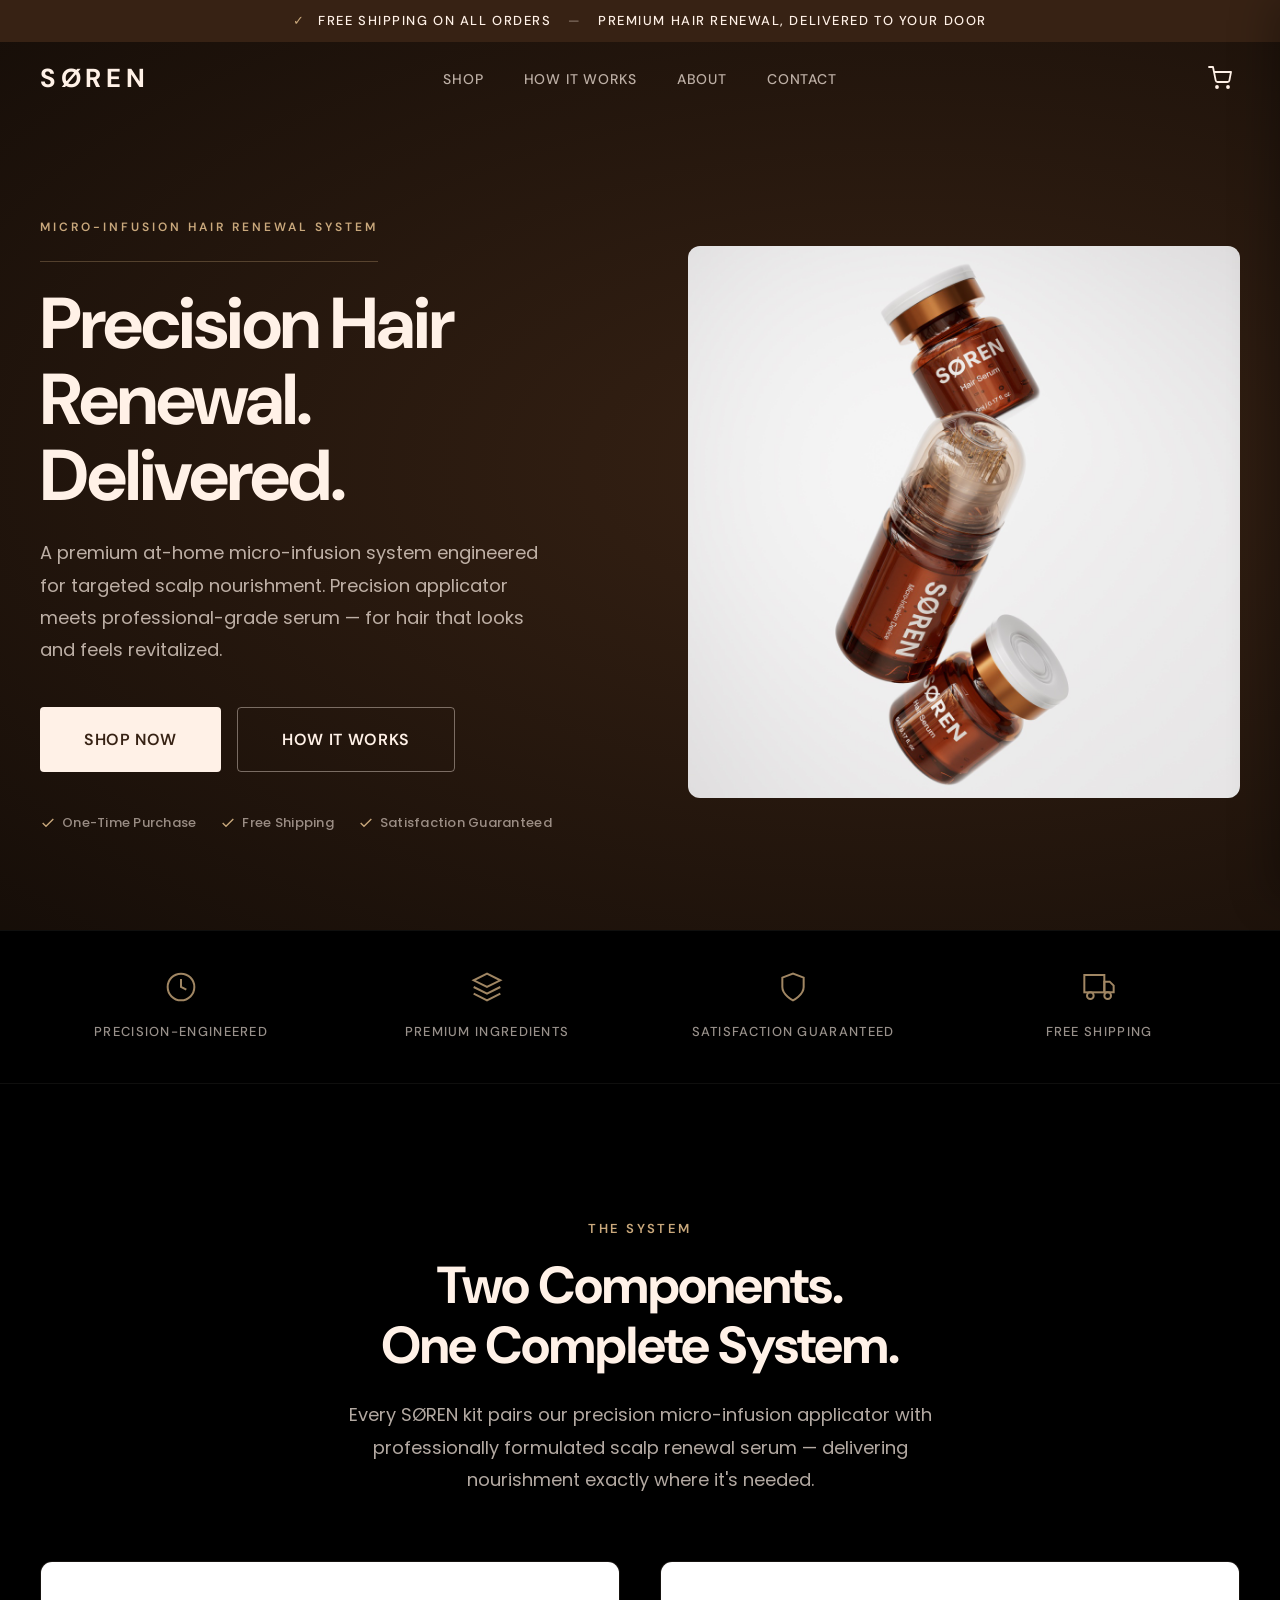
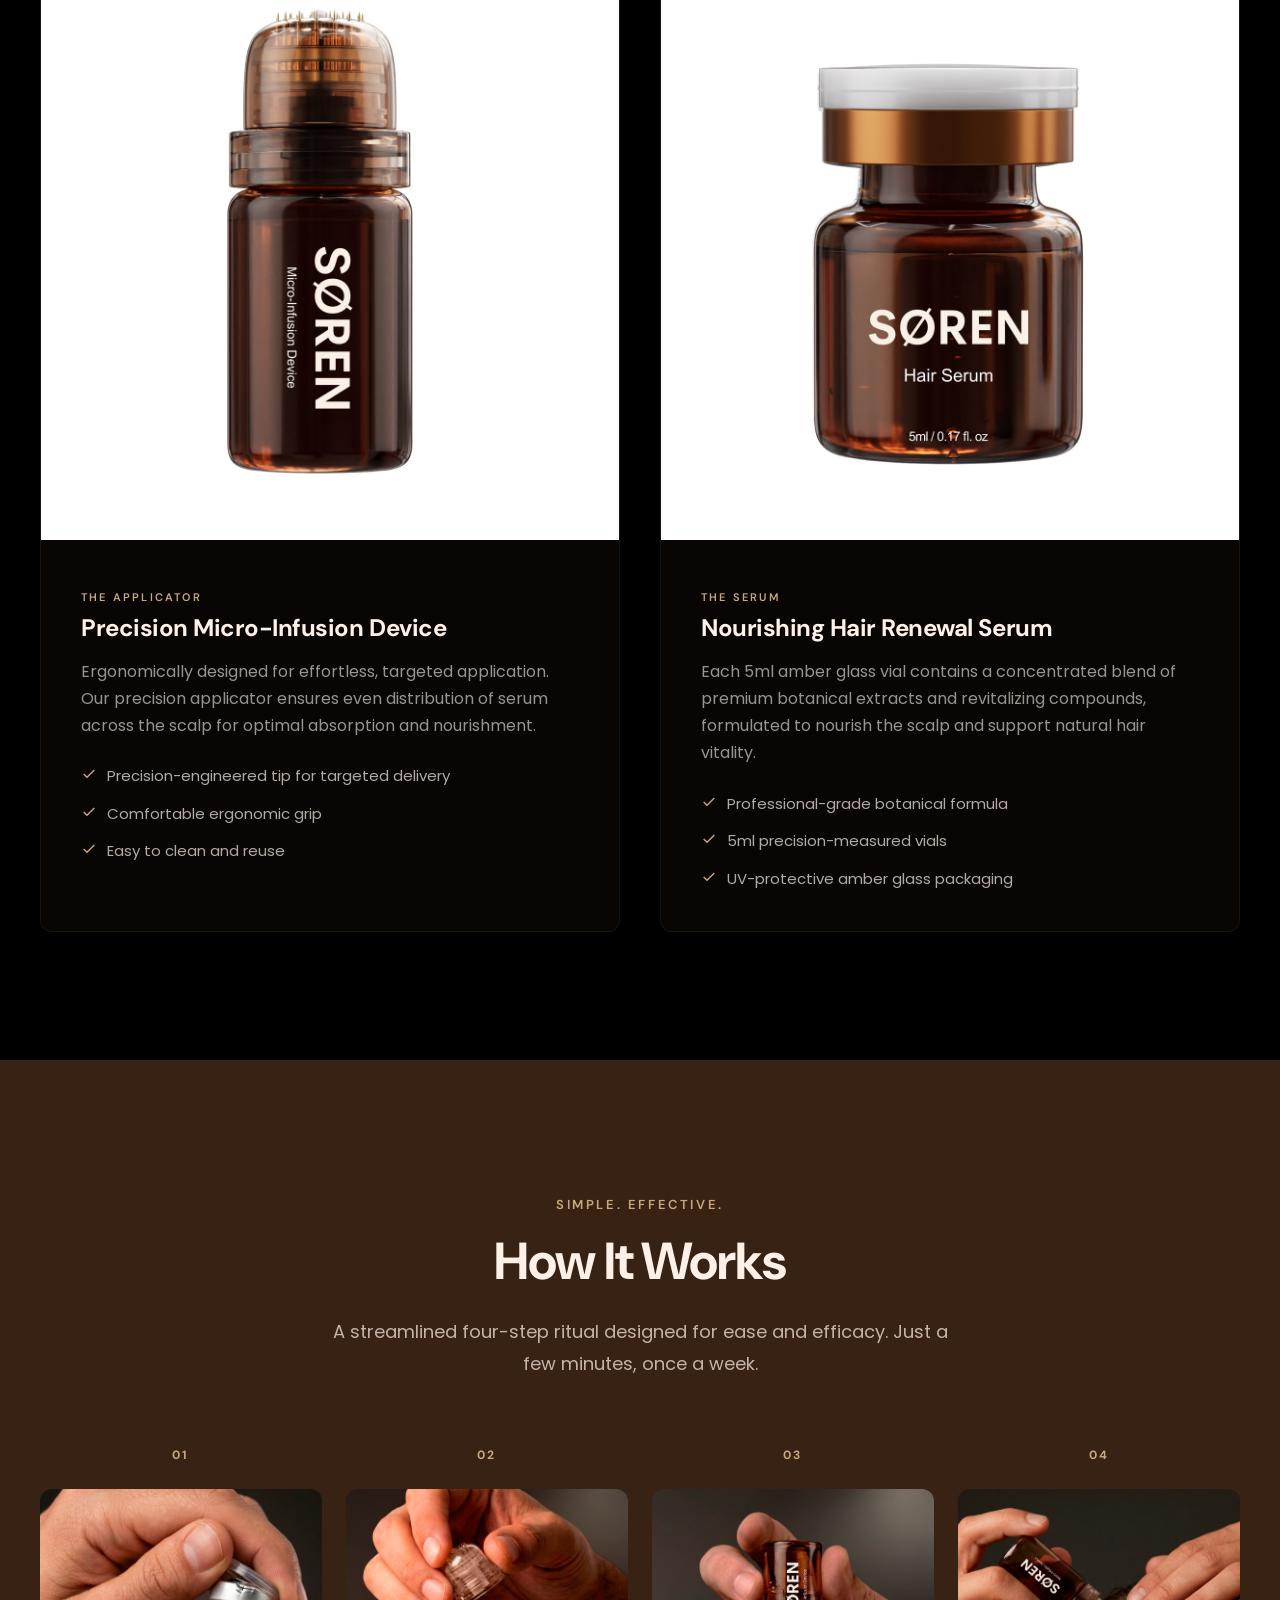
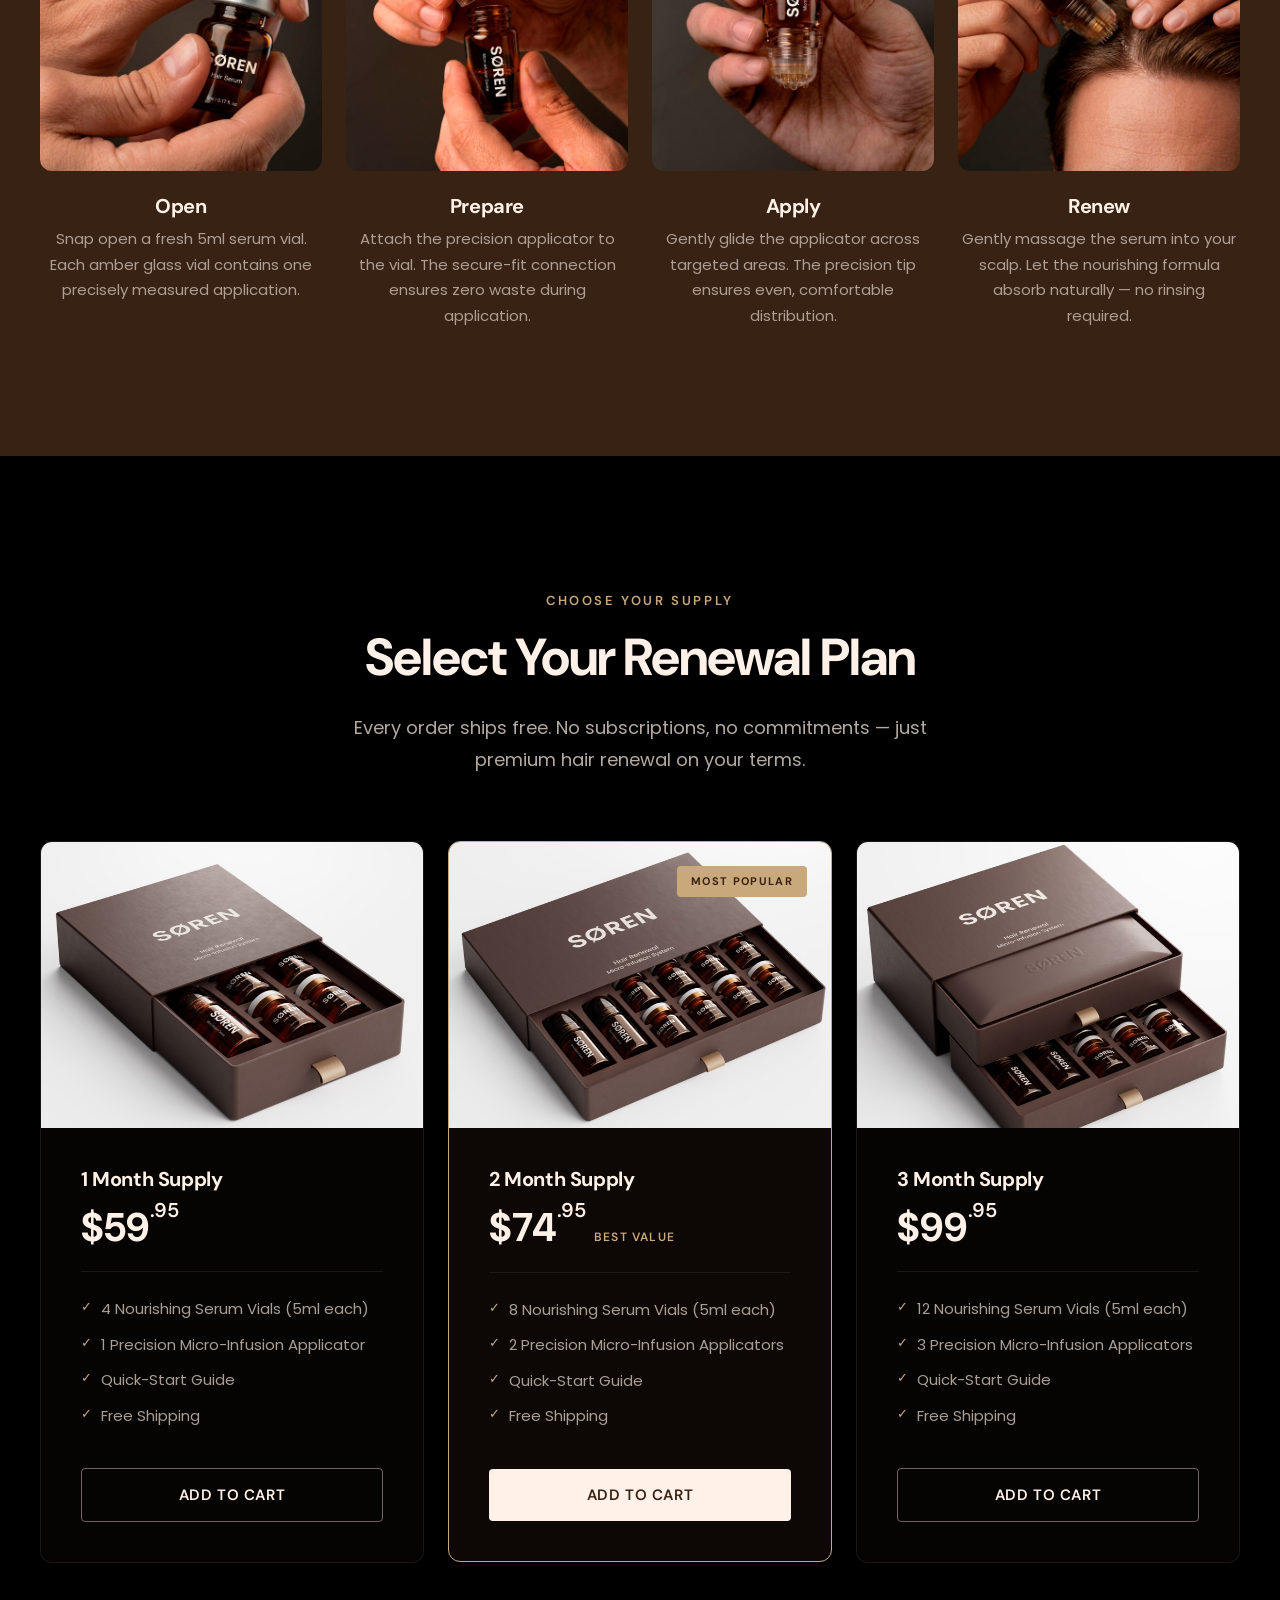
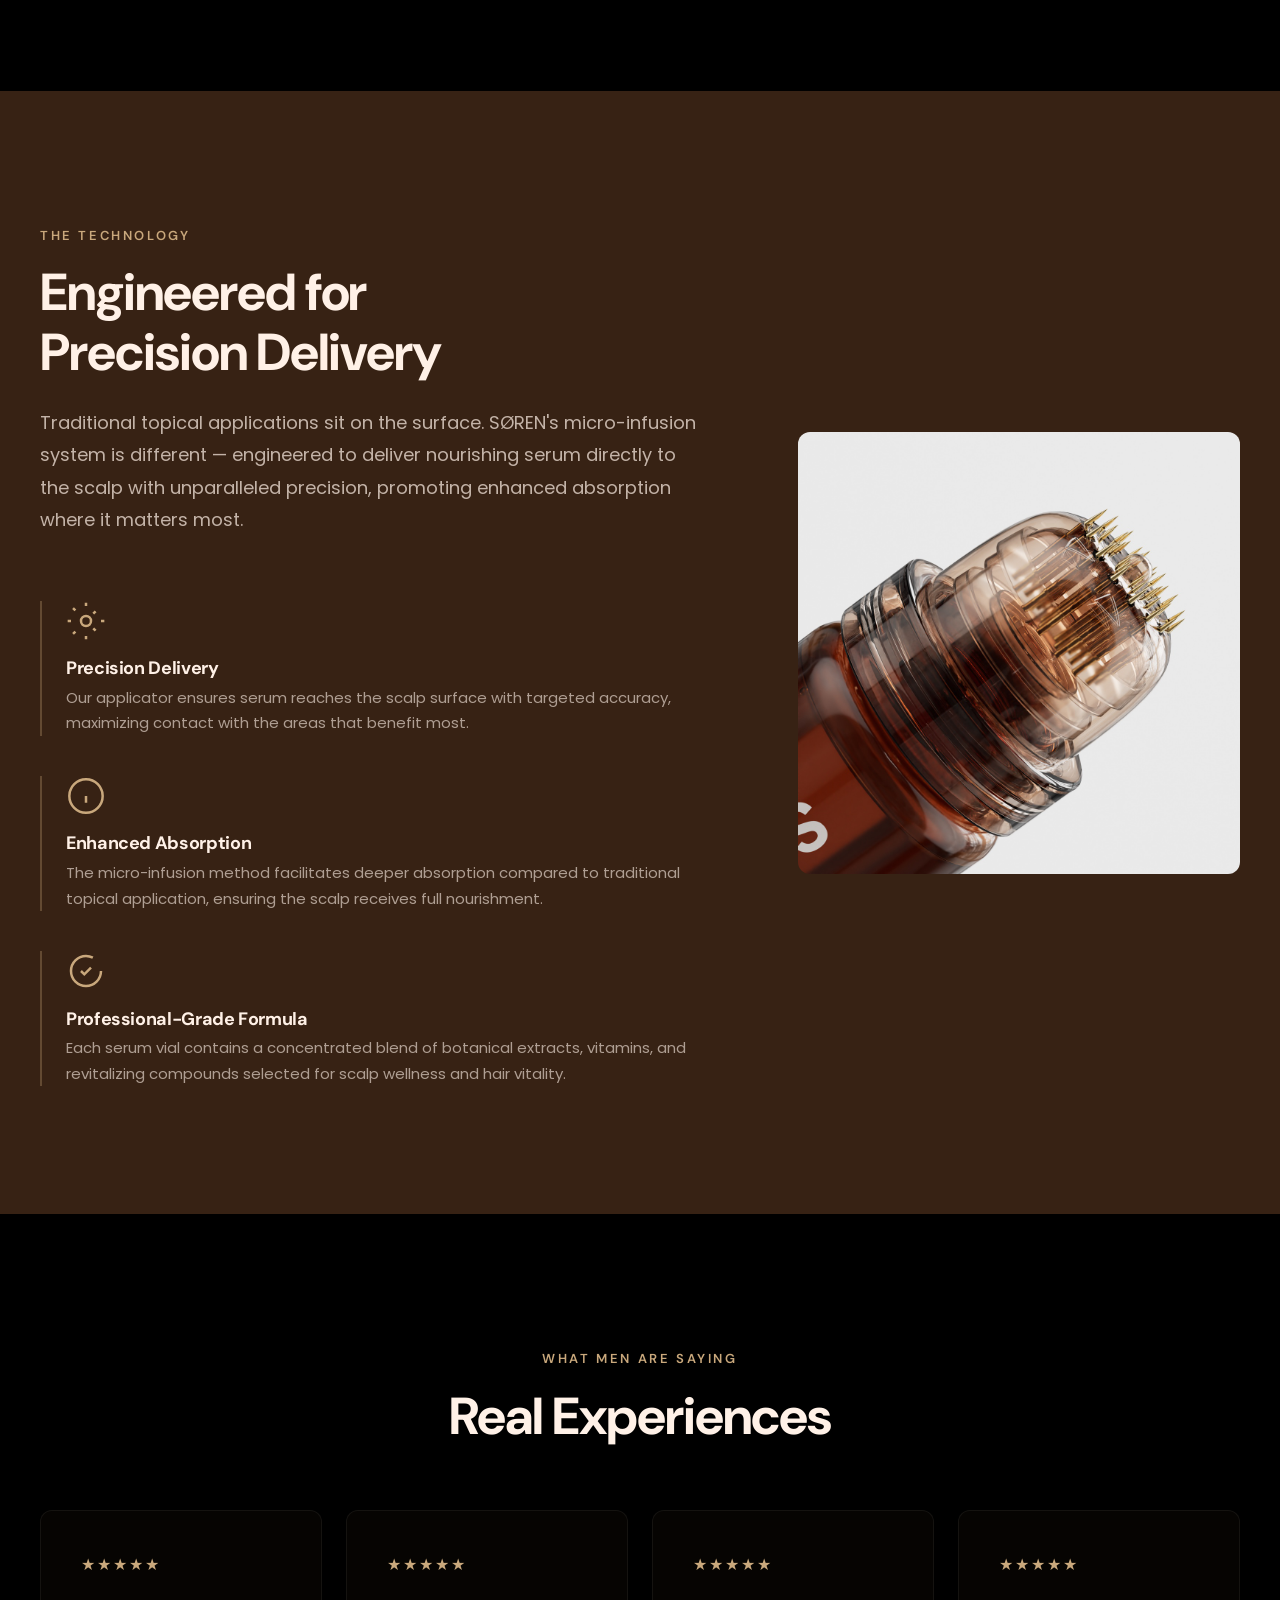
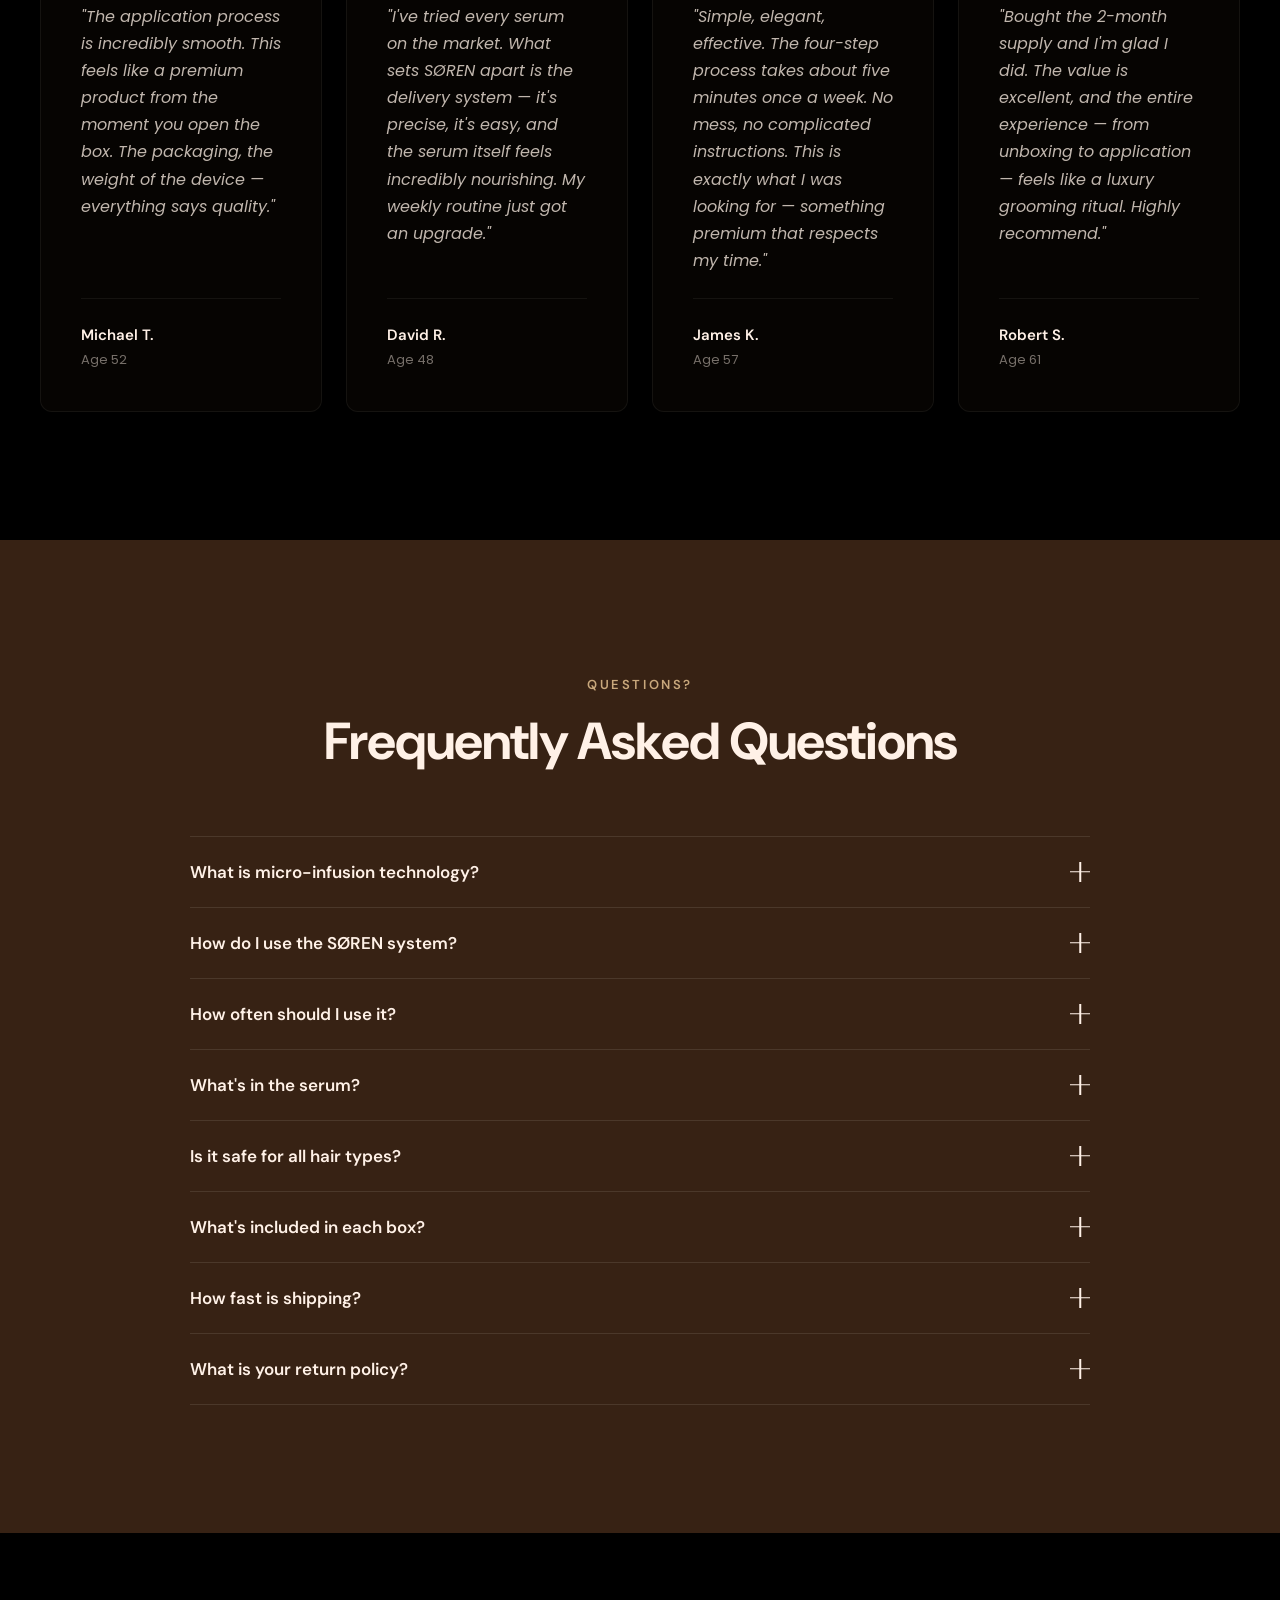
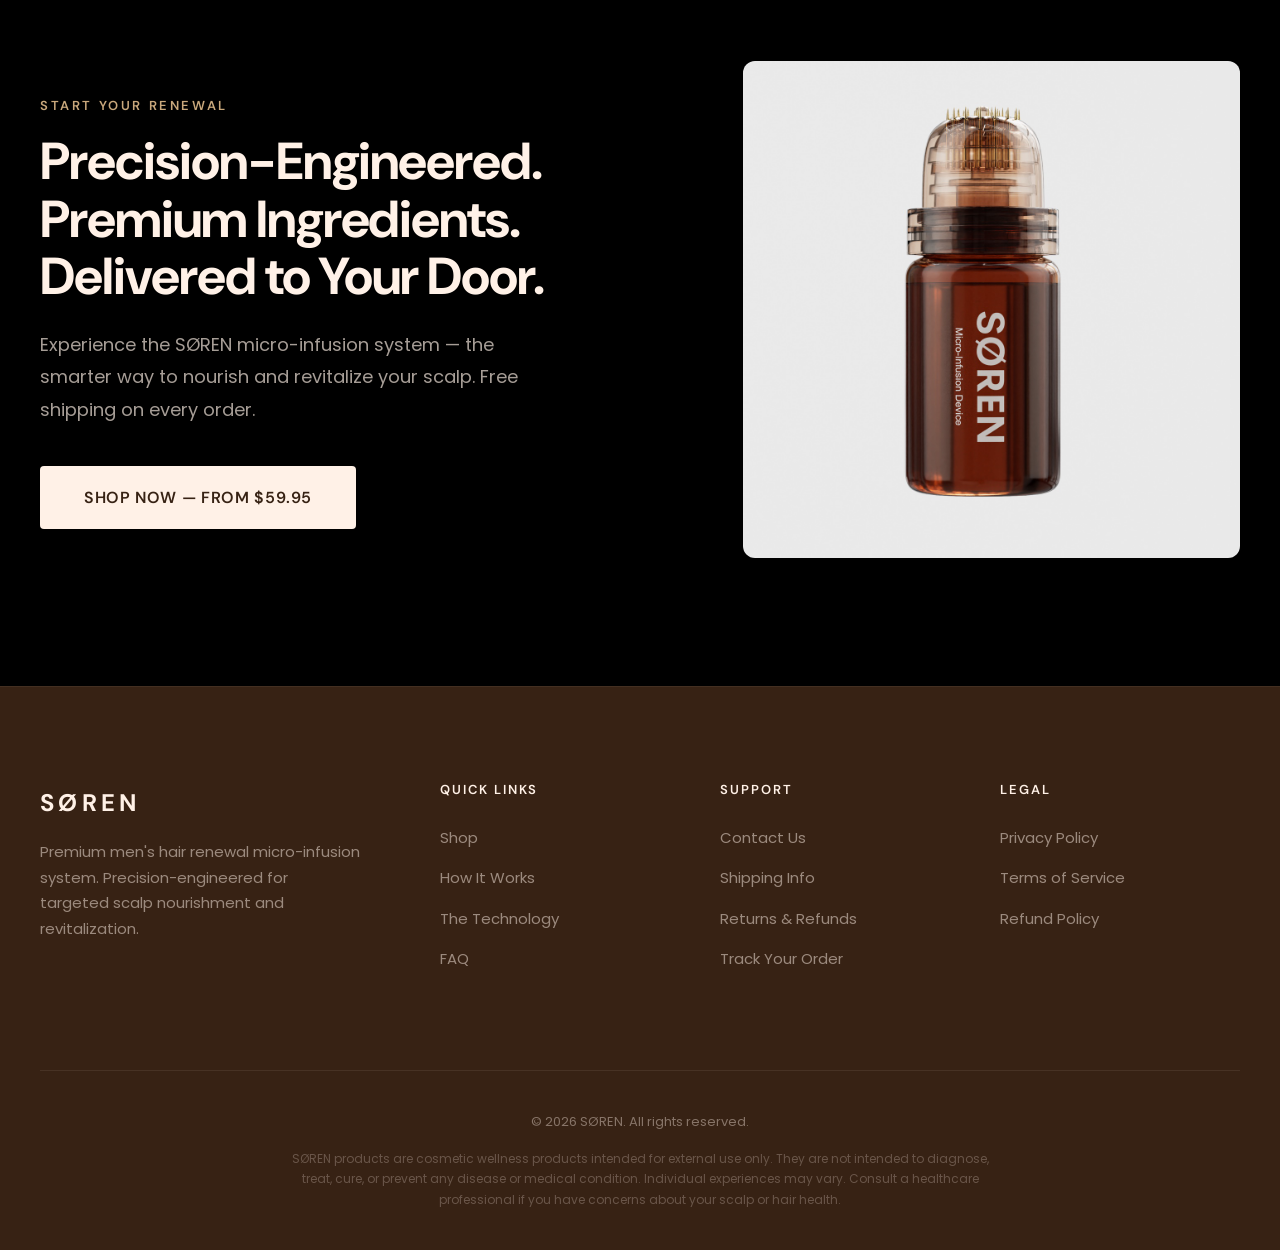
==== index.html @ f1ef7c64 "SØREN ecommerce homepage - initial build" ====
<!DOCTYPE html>
<html lang="en">
<head>
  <meta charset="UTF-8">
  <meta name="viewport" content="width=device-width, initial-scale=1.0">
  <meta name="description" content="SØREN — Premium men's hair renewal micro-infusion system. Precision-engineered for scalp nourishment and revitalization.">
  <title>SØREN — Precision Hair Renewal System</title>

  <!-- Preconnect for performance -->
  <link rel="preconnect" href="https://fonts.googleapis.com">
  <link rel="preconnect" href="https://fonts.gstatic.com" crossorigin>
  <link href="https://fonts.googleapis.com/css2?family=DM+Sans:ital,opsz,wght@0,9..40,300;0,9..40,400;0,9..40,500;0,9..40,600;0,9..40,700;1,9..40,400&family=Poppins:wght@300;400;500;600&display=swap" rel="stylesheet">

  <link rel="stylesheet" href="styles.css">
</head>
<body>

  <!-- ============================================
       SECTION: Announcement Bar
       Shopify Section: announcement-bar
  ============================================= -->
  <div id="announcement-bar" class="announcement-bar" role="banner">
    <div class="announcement-bar__inner">
      <p class="announcement-bar__text">
        <span class="announcement-bar__icon">&#10003;</span>
        Free Shipping on All Orders
        <span class="announcement-bar__separator">&mdash;</span>
        Premium Hair Renewal, Delivered to Your Door
      </p>
    </div>
  </div>

  <!-- ============================================
       SECTION: Navigation
       Shopify Section: header
  ============================================= -->
  <header id="header" class="header">
    <nav class="nav" aria-label="Main navigation">
      <div class="nav__inner container">
        <!-- Logo -->
        <a href="/" class="nav__logo" aria-label="SØREN Home">SØREN</a>

        <!-- Mobile Toggle -->
        <button class="nav__toggle" id="nav-toggle" aria-label="Toggle menu" aria-expanded="false">
          <span class="nav__toggle-bar"></span>
          <span class="nav__toggle-bar"></span>
          <span class="nav__toggle-bar"></span>
        </button>

        <!-- Nav Links -->
        <ul class="nav__links" id="nav-links">
          <li><a href="#shop" class="nav__link">Shop</a></li>
          <li><a href="#how-it-works" class="nav__link">How It Works</a></li>
          <li><a href="#science" class="nav__link">About</a></li>
          <li><a href="contact.html" class="nav__link">Contact</a></li>
        </ul>

        <!-- CTA -->
        <button class="cart-icon-btn" id="cart-icon-btn" aria-label="Open cart">
          <svg width="24" height="24" viewBox="0 0 24 24" fill="none" stroke="currentColor" stroke-width="1.8" stroke-linecap="round" stroke-linejoin="round"><circle cx="9" cy="21" r="1"/><circle cx="20" cy="21" r="1"/><path d="M1 1h4l2.68 13.39a2 2 0 0 0 2 1.61h9.72a2 2 0 0 0 2-1.61L23 6H6"/></svg>
          <span class="cart-badge" id="cart-badge" style="display:none;">0</span>
        </button>
      </div>
    </nav>
  </header>

  <main>

    <!-- ============================================
         SECTION: Hero
         Shopify Section: hero-banner
    ============================================= -->
    <section id="hero" class="hero">
      <div class="hero__bg-overlay"></div>
      <div class="hero__inner container">
        <div class="hero__content reveal">
          <span class="hero__eyebrow">Micro-Infusion Hair Renewal System</span>
          <h1 class="hero__title">Precision Hair<br>Renewal. Delivered.</h1>
          <p class="hero__subtitle">A premium at-home micro-infusion system engineered for targeted scalp nourishment. Precision applicator meets professional-grade serum — for hair that looks and feels revitalized.</p>
          <div class="hero__actions">
            <a href="#shop" class="btn btn--primary btn--large">Shop Now</a>
            <a href="#how-it-works" class="btn btn--outline btn--large">How It Works</a>
          </div>
          <div class="hero__meta">
            <span class="hero__meta-item">
              <svg width="16" height="16" viewBox="0 0 24 24" fill="none" stroke="currentColor" stroke-width="2"><path d="M20 6L9 17l-5-5"/></svg>
              One-Time Purchase
            </span>
            <span class="hero__meta-item">
              <svg width="16" height="16" viewBox="0 0 24 24" fill="none" stroke="currentColor" stroke-width="2"><path d="M20 6L9 17l-5-5"/></svg>
              Free Shipping
            </span>
            <span class="hero__meta-item">
              <svg width="16" height="16" viewBox="0 0 24 24" fill="none" stroke="currentColor" stroke-width="2"><path d="M20 6L9 17l-5-5"/></svg>
              Satisfaction Guaranteed
            </span>
          </div>
        </div>
        <div class="hero__image reveal reveal--delay-1">
          <img src="assets/images/optimized/products/floating-kit.jpg" alt="SØREN Hair Renewal Micro-Infusion Kit — precision applicator and nourishing serum vials" width="700" height="700" loading="eager">
        </div>
      </div>
    </section>

    <!-- ============================================
         SECTION: Trust Bar
         Shopify Section: trust-bar
    ============================================= -->
    <section class="trust-bar">
      <div class="trust-bar__inner container">
        <div class="trust-bar__item reveal">
          <div class="trust-bar__icon">
            <svg width="32" height="32" viewBox="0 0 24 24" fill="none" stroke="currentColor" stroke-width="1.5"><circle cx="12" cy="12" r="10"/><path d="M12 6v6l4 2"/></svg>
          </div>
          <span class="trust-bar__label">Precision-Engineered</span>
        </div>
        <div class="trust-bar__item reveal reveal--delay-1">
          <div class="trust-bar__icon">
            <svg width="32" height="32" viewBox="0 0 24 24" fill="none" stroke="currentColor" stroke-width="1.5"><path d="M12 2L2 7l10 5 10-5-10-5z"/><path d="M2 17l10 5 10-5"/><path d="M2 12l10 5 10-5"/></svg>
          </div>
          <span class="trust-bar__label">Premium Ingredients</span>
        </div>
        <div class="trust-bar__item reveal reveal--delay-2">
          <div class="trust-bar__icon">
            <svg width="32" height="32" viewBox="0 0 24 24" fill="none" stroke="currentColor" stroke-width="1.5"><path d="M12 22s8-4 8-10V5l-8-3-8 3v7c0 6 8 10 8 10z"/></svg>
          </div>
          <span class="trust-bar__label">Satisfaction Guaranteed</span>
        </div>
        <div class="trust-bar__item reveal reveal--delay-3">
          <div class="trust-bar__icon">
            <svg width="32" height="32" viewBox="0 0 24 24" fill="none" stroke="currentColor" stroke-width="1.5"><rect x="1" y="3" width="15" height="13"/><polygon points="16 8 20 8 23 11 23 16 16 16 16 8"/><circle cx="5.5" cy="18.5" r="2.5"/><circle cx="18.5" cy="18.5" r="2.5"/></svg>
          </div>
          <span class="trust-bar__label">Free Shipping</span>
        </div>
      </div>
    </section>

    <!-- ============================================
         SECTION: Product Showcase
         Shopify Section: product-showcase
    ============================================= -->
    <section id="products" class="product-showcase">
      <div class="product-showcase__inner container">
        <div class="section-header reveal">
          <span class="section-eyebrow">The System</span>
          <h2 class="section-title">Two Components.<br>One Complete System.</h2>
          <p class="section-subtitle">Every SØREN kit pairs our precision micro-infusion applicator with professionally formulated scalp renewal serum — delivering nourishment exactly where it's needed.</p>
        </div>

        <div class="product-showcase__grid">
          <!-- Device -->
          <div class="product-card reveal">
            <div class="product-card__image-wrap">
              <img src="assets/images/optimized/products/device.jpg" alt="SØREN Precision Micro-Infusion Applicator" width="600" height="600" loading="lazy">
            </div>
            <div class="product-card__content">
              <span class="product-card__tag">The Applicator</span>
              <h3 class="product-card__title">Precision Micro-Infusion Device</h3>
              <p class="product-card__desc">Ergonomically designed for effortless, targeted application. Our precision applicator ensures even distribution of serum across the scalp for optimal absorption and nourishment.</p>
              <ul class="product-card__features">
                <li>
                  <svg width="16" height="16" viewBox="0 0 24 24" fill="none" stroke="currentColor" stroke-width="2"><path d="M20 6L9 17l-5-5"/></svg>
                  Precision-engineered tip for targeted delivery
                </li>
                <li>
                  <svg width="16" height="16" viewBox="0 0 24 24" fill="none" stroke="currentColor" stroke-width="2"><path d="M20 6L9 17l-5-5"/></svg>
                  Comfortable ergonomic grip
                </li>
                <li>
                  <svg width="16" height="16" viewBox="0 0 24 24" fill="none" stroke="currentColor" stroke-width="2"><path d="M20 6L9 17l-5-5"/></svg>
                  Easy to clean and reuse
                </li>
              </ul>
            </div>
          </div>

          <!-- Serum -->
          <div class="product-card reveal reveal--delay-1">
            <div class="product-card__image-wrap">
              <img src="assets/images/optimized/products/serum-vial.jpg" alt="SØREN Nourishing Hair Renewal Serum — 5ml amber glass vial" width="600" height="600" loading="lazy">
            </div>
            <div class="product-card__content">
              <span class="product-card__tag">The Serum</span>
              <h3 class="product-card__title">Nourishing Hair Renewal Serum</h3>
              <p class="product-card__desc">Each 5ml amber glass vial contains a concentrated blend of premium botanical extracts and revitalizing compounds, formulated to nourish the scalp and support natural hair vitality.</p>
              <ul class="product-card__features">
                <li>
                  <svg width="16" height="16" viewBox="0 0 24 24" fill="none" stroke="currentColor" stroke-width="2"><path d="M20 6L9 17l-5-5"/></svg>
                  Professional-grade botanical formula
                </li>
                <li>
                  <svg width="16" height="16" viewBox="0 0 24 24" fill="none" stroke="currentColor" stroke-width="2"><path d="M20 6L9 17l-5-5"/></svg>
                  5ml precision-measured vials
                </li>
                <li>
                  <svg width="16" height="16" viewBox="0 0 24 24" fill="none" stroke="currentColor" stroke-width="2"><path d="M20 6L9 17l-5-5"/></svg>
                  UV-protective amber glass packaging
                </li>
              </ul>
            </div>
          </div>
        </div>
      </div>
    </section>

    <!-- ============================================
         SECTION: How It Works
         Shopify Section: how-it-works
    ============================================= -->
    <section id="how-it-works" class="how-it-works">
      <div class="how-it-works__inner container">
        <div class="section-header reveal">
          <span class="section-eyebrow">Simple. Effective.</span>
          <h2 class="section-title">How It Works</h2>
          <p class="section-subtitle">A streamlined four-step ritual designed for ease and efficacy. Just a few minutes, once a week.</p>
        </div>

        <div class="steps-grid">
          <div class="step-card reveal">
            <div class="step-card__number">01</div>
            <div class="step-card__image-wrap">
              <img src="assets/images/optimized/steps/step-1.jpg" alt="Step 1: Open the serum vial" width="400" height="400" loading="lazy">
            </div>
            <h3 class="step-card__title">Open</h3>
            <p class="step-card__desc">Snap open a fresh 5ml serum vial. Each amber glass vial contains one precisely measured application.</p>
          </div>

          <div class="step-card reveal reveal--delay-1">
            <div class="step-card__number">02</div>
            <div class="step-card__image-wrap">
              <img src="assets/images/optimized/steps/step-3.jpg" alt="Step 2: Attach the device to the serum vial" width="400" height="400" loading="lazy">
            </div>
            <h3 class="step-card__title">Prepare</h3>
            <p class="step-card__desc">Attach the precision applicator to the vial. The secure-fit connection ensures zero waste during application.</p>
          </div>

          <div class="step-card reveal reveal--delay-2">
            <div class="step-card__number">03</div>
            <div class="step-card__image-wrap">
              <img src="assets/images/optimized/steps/step-5.jpg" alt="Step 3: Device primed and ready to apply" width="400" height="400" loading="lazy">
            </div>
            <h3 class="step-card__title">Apply</h3>
            <p class="step-card__desc">Gently glide the applicator across targeted areas. The precision tip ensures even, comfortable distribution.</p>
          </div>

          <div class="step-card reveal reveal--delay-3">
            <div class="step-card__number">04</div>
            <div class="step-card__image-wrap">
              <img src="assets/images/optimized/steps/step-6.jpg" alt="Step 4: Massage and let the serum nourish the scalp" width="400" height="400" loading="lazy">
            </div>
            <h3 class="step-card__title">Renew</h3>
            <p class="step-card__desc">Gently massage the serum into your scalp. Let the nourishing formula absorb naturally — no rinsing required.</p>
          </div>
        </div>
      </div>
    </section>

    <!-- ============================================
         SECTION: Shop / Pricing
         Shopify Section: pricing-cards
    ============================================= -->
    <section id="shop" class="pricing">
      <div class="pricing__inner container">
        <div class="section-header reveal">
          <span class="section-eyebrow">Choose Your Supply</span>
          <h2 class="section-title">Select Your Renewal Plan</h2>
          <p class="section-subtitle">Every order ships free. No subscriptions, no commitments — just premium hair renewal on your terms.</p>
        </div>

        <div class="pricing__grid">
          <!-- 1 Month -->
          <div class="pricing-card reveal" data-product-id="soren-1-month" data-price="59.95" data-variant="1-month-supply">
            <div class="pricing-card__image-wrap">
              <img src="assets/images/optimized/boxes/4-renewal.jpg" alt="SØREN 1 Month Supply — 4 serum vials and 1 precision applicator" width="500" height="500" loading="lazy">
            </div>
            <div class="pricing-card__content">
              <h3 class="pricing-card__title">1 Month Supply</h3>
              <div class="pricing-card__price">
                <span class="pricing-card__amount">$59<sup>.95</sup></span>
              </div>
              <ul class="pricing-card__includes">
                <li>4 Nourishing Serum Vials (5ml each)</li>
                <li>1 Precision Micro-Infusion Applicator</li>
                <li>Quick-Start Guide</li>
                <li>Free Shipping</li>
              </ul>
              <button class="btn btn--secondary btn--full pricing-card__cta" data-action="add-to-cart" data-variant="1-month-supply">Add to Cart</button>
            </div>
          </div>

          <!-- 2 Month — FEATURED -->
          <div class="pricing-card pricing-card--featured reveal reveal--delay-1" data-product-id="soren-2-month" data-price="74.95" data-variant="2-month-supply">
            <div class="pricing-card__badge">Most Popular</div>
            <div class="pricing-card__image-wrap">
              <img src="assets/images/optimized/boxes/8-renewal.jpg" alt="SØREN 2 Month Supply — 8 serum vials and 2 precision applicators" width="500" height="500" loading="lazy">
            </div>
            <div class="pricing-card__content">
              <h3 class="pricing-card__title">2 Month Supply</h3>
              <div class="pricing-card__price">
                <span class="pricing-card__amount">$74<sup>.95</sup></span>
                <span class="pricing-card__savings">Best Value</span>
              </div>
              <ul class="pricing-card__includes">
                <li>8 Nourishing Serum Vials (5ml each)</li>
                <li>2 Precision Micro-Infusion Applicators</li>
                <li>Quick-Start Guide</li>
                <li>Free Shipping</li>
              </ul>
              <button class="btn btn--primary btn--full pricing-card__cta" data-action="add-to-cart" data-variant="2-month-supply">Add to Cart</button>
            </div>
          </div>

          <!-- 3 Month -->
          <div class="pricing-card reveal reveal--delay-2" data-product-id="soren-3-month" data-price="99.95" data-variant="3-month-supply">
            <div class="pricing-card__image-wrap">
              <img src="assets/images/optimized/boxes/12-renewal.jpg" alt="SØREN 3 Month Supply — 12 serum vials and 3 precision applicators" width="500" height="500" loading="lazy">
            </div>
            <div class="pricing-card__content">
              <h3 class="pricing-card__title">3 Month Supply</h3>
              <div class="pricing-card__price">
                <span class="pricing-card__amount">$99<sup>.95</sup></span>
              </div>
              <ul class="pricing-card__includes">
                <li>12 Nourishing Serum Vials (5ml each)</li>
                <li>3 Precision Micro-Infusion Applicators</li>
                <li>Quick-Start Guide</li>
                <li>Free Shipping</li>
              </ul>
              <button class="btn btn--secondary btn--full pricing-card__cta" data-action="add-to-cart" data-variant="3-month-supply">Add to Cart</button>
            </div>
          </div>
        </div>
      </div>
    </section>

    <!-- ============================================
         SECTION: The Science
         Shopify Section: science-info
    ============================================= -->
    <section id="science" class="science">
      <div class="science__inner container">
        <div class="science__content reveal">
          <span class="section-eyebrow">The Technology</span>
          <h2 class="section-title">Engineered for<br>Precision Delivery</h2>
          <p class="science__text">Traditional topical applications sit on the surface. SØREN's micro-infusion system is different — engineered to deliver nourishing serum directly to the scalp with unparalleled precision, promoting enhanced absorption where it matters most.</p>

          <div class="science__pillars">
            <div class="science__pillar">
              <div class="science__pillar-icon">
                <svg width="40" height="40" viewBox="0 0 24 24" fill="none" stroke="currentColor" stroke-width="1.5"><circle cx="12" cy="12" r="3"/><path d="M12 1v2M12 21v2M4.22 4.22l1.42 1.42M16.36 16.36l1.42 1.42M1 12h2M21 12h2M4.22 19.78l1.42-1.42M16.36 7.64l1.42-1.42"/></svg>
              </div>
              <h4>Precision Delivery</h4>
              <p>Our applicator ensures serum reaches the scalp surface with targeted accuracy, maximizing contact with the areas that benefit most.</p>
            </div>
            <div class="science__pillar">
              <div class="science__pillar-icon">
                <svg width="40" height="40" viewBox="0 0 24 24" fill="none" stroke="currentColor" stroke-width="1.5"><path d="M12 22c5.523 0 10-4.477 10-10S17.523 2 12 2 2 6.477 2 12s4.477 10 10 10z"/><path d="M12 16v-4M12 8h.01"/></svg>
              </div>
              <h4>Enhanced Absorption</h4>
              <p>The micro-infusion method facilitates deeper absorption compared to traditional topical application, ensuring the scalp receives full nourishment.</p>
            </div>
            <div class="science__pillar">
              <div class="science__pillar-icon">
                <svg width="40" height="40" viewBox="0 0 24 24" fill="none" stroke="currentColor" stroke-width="1.5"><path d="M9 12l2 2 4-4"/><path d="M21 12c0 4.97-4.03 9-9 9s-9-4.03-9-9 4.03-9 9-9c1.48 0 2.88.36 4.11.99"/></svg>
              </div>
              <h4>Professional-Grade Formula</h4>
              <p>Each serum vial contains a concentrated blend of botanical extracts, vitamins, and revitalizing compounds selected for scalp wellness and hair vitality.</p>
            </div>
          </div>
        </div>
        <div class="science__image reveal reveal--delay-1">
          <img src="assets/images/optimized/products/device-closeup.jpg" alt="Close-up of SØREN precision micro-infusion applicator" width="600" height="600" loading="lazy">
        </div>
      </div>
    </section>

    <!-- ============================================
         SECTION: Testimonials
         Shopify Section: testimonials
    ============================================= -->
    <section id="testimonials" class="testimonials">
      <div class="testimonials__inner container">
        <div class="section-header reveal">
          <span class="section-eyebrow">What Men Are Saying</span>
          <h2 class="section-title">Real Experiences</h2>
        </div>

        <div class="testimonials__grid">
          <div class="testimonial-card reveal">
            <div class="testimonial-card__stars">&#9733;&#9733;&#9733;&#9733;&#9733;</div>
            <blockquote class="testimonial-card__quote">"The application process is incredibly smooth. This feels like a premium product from the moment you open the box. The packaging, the weight of the device — everything says quality."</blockquote>
            <div class="testimonial-card__author">
              <div class="testimonial-card__author-info">
                <span class="testimonial-card__name">Michael T.</span>
                <span class="testimonial-card__age">Age 52</span>
              </div>
            </div>
          </div>

          <div class="testimonial-card reveal reveal--delay-1">
            <div class="testimonial-card__stars">&#9733;&#9733;&#9733;&#9733;&#9733;</div>
            <blockquote class="testimonial-card__quote">"I've tried every serum on the market. What sets SØREN apart is the delivery system — it's precise, it's easy, and the serum itself feels incredibly nourishing. My weekly routine just got an upgrade."</blockquote>
            <div class="testimonial-card__author">
              <div class="testimonial-card__author-info">
                <span class="testimonial-card__name">David R.</span>
                <span class="testimonial-card__age">Age 48</span>
              </div>
            </div>
          </div>

          <div class="testimonial-card reveal reveal--delay-2">
            <div class="testimonial-card__stars">&#9733;&#9733;&#9733;&#9733;&#9733;</div>
            <blockquote class="testimonial-card__quote">"Simple, elegant, effective. The four-step process takes about five minutes once a week. No mess, no complicated instructions. This is exactly what I was looking for — something premium that respects my time."</blockquote>
            <div class="testimonial-card__author">
              <div class="testimonial-card__author-info">
                <span class="testimonial-card__name">James K.</span>
                <span class="testimonial-card__age">Age 57</span>
              </div>
            </div>
          </div>

          <div class="testimonial-card reveal reveal--delay-3">
            <div class="testimonial-card__stars">&#9733;&#9733;&#9733;&#9733;&#9733;</div>
            <blockquote class="testimonial-card__quote">"Bought the 2-month supply and I'm glad I did. The value is excellent, and the entire experience — from unboxing to application — feels like a luxury grooming ritual. Highly recommend."</blockquote>
            <div class="testimonial-card__author">
              <div class="testimonial-card__author-info">
                <span class="testimonial-card__name">Robert S.</span>
                <span class="testimonial-card__age">Age 61</span>
              </div>
            </div>
          </div>
        </div>
      </div>
    </section>

    <!-- ============================================
         SECTION: FAQ
         Shopify Section: faq-accordion
    ============================================= -->
    <section id="faq" class="faq">
      <div class="faq__inner container">
        <div class="section-header reveal">
          <span class="section-eyebrow">Questions?</span>
          <h2 class="section-title">Frequently Asked Questions</h2>
        </div>

        <div class="faq__accordion reveal">
          <div class="faq-item">
            <button class="faq-item__question" aria-expanded="false">
              <span>What is micro-infusion technology?</span>
              <span class="faq-item__icon" aria-hidden="true"></span>
            </button>
            <div class="faq-item__answer">
              <p>Micro-infusion is a precision delivery method that applies nourishing serum directly to the scalp surface using a specially engineered applicator. Unlike traditional topical products that simply sit on the hair, our system ensures the formula reaches the scalp for enhanced absorption and targeted nourishment.</p>
            </div>
          </div>

          <div class="faq-item">
            <button class="faq-item__question" aria-expanded="false">
              <span>How do I use the SØREN system?</span>
              <span class="faq-item__icon" aria-hidden="true"></span>
            </button>
            <div class="faq-item__answer">
              <p>It's a simple four-step process: open a fresh serum vial, attach the precision applicator, gently glide across targeted areas of the scalp, then massage the serum in. The entire process takes approximately five minutes. No rinsing is required after application.</p>
            </div>
          </div>

          <div class="faq-item">
            <button class="faq-item__question" aria-expanded="false">
              <span>How often should I use it?</span>
              <span class="faq-item__icon" aria-hidden="true"></span>
            </button>
            <div class="faq-item__answer">
              <p>We recommend using the SØREN system once per week. Each vial is designed for a single application session. Consistency is key — establishing a regular weekly routine allows the nourishing formula to continuously support scalp wellness.</p>
            </div>
          </div>

          <div class="faq-item">
            <button class="faq-item__question" aria-expanded="false">
              <span>What's in the serum?</span>
              <span class="faq-item__icon" aria-hidden="true"></span>
            </button>
            <div class="faq-item__answer">
              <p>Our serum is a concentrated blend of botanical extracts, vitamins, and nourishing compounds formulated for scalp wellness and hair vitality. Each 5ml vial is packaged in UV-protective amber glass to preserve freshness and potency. The formula is free from parabens, sulfates, and artificial fragrances.</p>
            </div>
          </div>

          <div class="faq-item">
            <button class="faq-item__question" aria-expanded="false">
              <span>Is it safe for all hair types?</span>
              <span class="faq-item__icon" aria-hidden="true"></span>
            </button>
            <div class="faq-item__answer">
              <p>Yes. The SØREN system is designed to be gentle and effective across all hair types and textures. The serum formula is hypoallergenic and suitable for sensitive scalps. If you have specific concerns or skin conditions, we always recommend consulting with your dermatologist first.</p>
            </div>
          </div>

          <div class="faq-item">
            <button class="faq-item__question" aria-expanded="false">
              <span>What's included in each box?</span>
              <span class="faq-item__icon" aria-hidden="true"></span>
            </button>
            <div class="faq-item__answer">
              <p>Each SØREN kit includes the corresponding number of serum vials (4, 8, or 12 depending on the supply you choose), precision micro-infusion applicator(s), and a detailed quick-start guide. Everything you need arrives in one premium, thoughtfully designed package.</p>
            </div>
          </div>

          <div class="faq-item">
            <button class="faq-item__question" aria-expanded="false">
              <span>How fast is shipping?</span>
              <span class="faq-item__icon" aria-hidden="true"></span>
            </button>
            <div class="faq-item__answer">
              <p>All orders ship free within the United States. Orders are processed within 1–2 business days and typically arrive within 5–7 business days via standard shipping. Expedited shipping options are available at checkout for an additional fee.</p>
            </div>
          </div>

          <div class="faq-item">
            <button class="faq-item__question" aria-expanded="false">
              <span>What is your return policy?</span>
              <span class="faq-item__icon" aria-hidden="true"></span>
            </button>
            <div class="faq-item__answer">
              <p>We stand behind SØREN with a 30-day satisfaction guarantee. If you're not completely satisfied with your purchase, contact our support team within 30 days of delivery for a full refund. We want you to feel confident in your investment.</p>
            </div>
          </div>
        </div>
      </div>
    </section>

    <!-- ============================================
         SECTION: Final CTA
         Shopify Section: cta-banner
    ============================================= -->
    <section class="final-cta">
      <div class="final-cta__inner container">
        <div class="final-cta__content reveal">
          <span class="section-eyebrow">Start Your Renewal</span>
          <h2 class="final-cta__title">Precision-Engineered.<br>Premium Ingredients.<br>Delivered to Your Door.</h2>
          <p class="final-cta__text">Experience the SØREN micro-infusion system — the smarter way to nourish and revitalize your scalp. Free shipping on every order.</p>
          <a href="#shop" class="btn btn--primary btn--large">Shop Now — From $59.95</a>
        </div>
        <div class="final-cta__image reveal reveal--delay-1">
          <img src="assets/images/optimized/products/device-hero.jpg" alt="SØREN Precision Hair Renewal Device" width="600" height="600" loading="lazy">
        </div>
      </div>
    </section>

  </main>

  <!-- ============================================
       SECTION: Footer
       Shopify Section: footer
  ============================================= -->
  <footer class="footer">
    <div class="footer__inner container">
      <div class="footer__grid">
        <!-- Brand Column -->
        <div class="footer__brand">
          <a href="/" class="footer__logo">SØREN</a>
          <p class="footer__brand-desc">Premium men's hair renewal micro-infusion system. Precision-engineered for targeted scalp nourishment and revitalization.</p>
        </div>

        <!-- Quick Links -->
        <div class="footer__column">
          <h4 class="footer__heading">Quick Links</h4>
          <ul class="footer__links">
            <li><a href="#shop">Shop</a></li>
            <li><a href="#how-it-works">How It Works</a></li>
            <li><a href="#science">The Technology</a></li>
            <li><a href="#faq">FAQ</a></li>
          </ul>
        </div>

        <!-- Support -->
        <div class="footer__column">
          <h4 class="footer__heading">Support</h4>
          <ul class="footer__links">
            <li><a href="contact.html">Contact Us</a></li>
            <li><a href="shipping.html">Shipping Info</a></li>
            <li><a href="returns.html">Returns & Refunds</a></li>
            <li><a href="track-order.html">Track Your Order</a></li>
          </ul>
        </div>

        <!-- Legal -->
        <div class="footer__column">
          <h4 class="footer__heading">Legal</h4>
          <ul class="footer__links">
            <li><a href="privacy.html">Privacy Policy</a></li>
            <li><a href="terms.html">Terms of Service</a></li>
            <li><a href="refund-policy.html">Refund Policy</a></li>
          </ul>
        </div>
      </div>

      <div class="footer__bottom">
        <p class="footer__copyright">&copy; 2026 SØREN. All rights reserved.</p>
        <p class="footer__disclaimer">SØREN products are cosmetic wellness products intended for external use only. They are not intended to diagnose, treat, cure, or prevent any disease or medical condition. Individual experiences may vary. Consult a healthcare professional if you have concerns about your scalp or hair health.</p>
      </div>
    </div>
  </footer>

  <!-- ============================================
       CART DRAWER
  ============================================= -->
  <div class="cart-overlay" id="cart-overlay"></div>
  <div class="cart-drawer" id="cart-drawer" aria-label="Shopping cart">
    <div class="cart-drawer__header">
      <div class="cart-drawer__title-wrap">
        <h2 class="cart-drawer__title">Your Cart</h2>
        <span class="cart-drawer__count" id="cart-drawer-count">(0 items)</span>
      </div>
      <button class="cart-drawer__close" id="cart-drawer-close" aria-label="Close cart">
        <svg width="24" height="24" viewBox="0 0 24 24" fill="none" stroke="currentColor" stroke-width="2" stroke-linecap="round"><path d="M18 6L6 18M6 6l12 12"/></svg>
      </button>
    </div>
    <div class="cart-drawer__body" id="cart-drawer-body">
      <!-- Cart items rendered by JS -->
    </div>
    <div class="cart-drawer__footer" id="cart-drawer-footer" style="display:none;">
      <div class="cart-drawer__subtotal">
        <span>Subtotal</span>
        <span id="cart-subtotal">$0.00</span>
      </div>
      <p class="cart-drawer__shipping-note">
        <svg width="16" height="16" viewBox="0 0 24 24" fill="none" stroke="currentColor" stroke-width="2"><rect x="1" y="3" width="15" height="13"/><polygon points="16 8 20 8 23 11 23 16 16 16 16 8"/><circle cx="5.5" cy="18.5" r="2.5"/><circle cx="18.5" cy="18.5" r="2.5"/></svg>
        Free Shipping on All Orders
      </p>
      <a href="checkout.html" class="btn btn--primary btn--full cart-drawer__checkout">Checkout</a>
      <button class="cart-drawer__continue" id="cart-continue-shopping">Continue Shopping</button>
    </div>
    <div class="cart-drawer__empty" id="cart-drawer-empty">
      <svg width="64" height="64" viewBox="0 0 24 24" fill="none" stroke="currentColor" stroke-width="1" stroke-linecap="round" stroke-linejoin="round"><circle cx="9" cy="21" r="1"/><circle cx="20" cy="21" r="1"/><path d="M1 1h4l2.68 13.39a2 2 0 0 0 2 1.61h9.72a2 2 0 0 0 2-1.61L23 6H6"/></svg>
      <p class="cart-drawer__empty-text">Your cart is empty</p>
      <a href="#shop" class="btn btn--primary cart-drawer__shop-now" id="cart-shop-now">Shop Now</a>
    </div>
  </div>

  <script src="script.js"></script>
</body>
</html>
---- styles.css ----
/* ============================================
   SØREN — Premium Hair Renewal System
   Styles — Production Build
   ============================================ */

/* --- Custom Properties --- */
:root {
  /* Brand Colors */
  --color-primary: #372214;
  --color-black: #000000;
  --color-cream: #fff1e7;
  --color-light-gray: #f7f7f7;
  --color-white: #ffffff;
  --color-gold: #c9a87c;
  --color-mid-brown: #5a3a25;
  --color-dark-overlay: rgba(0, 0, 0, 0.45);

  /* Typography */
  --font-heading: 'DM Sans', sans-serif;
  --font-body: 'Poppins', sans-serif;

  /* Spacing */
  --space-xs: 0.5rem;
  --space-sm: 1rem;
  --space-md: 1.5rem;
  --space-lg: 2.5rem;
  --space-xl: 4rem;
  --space-2xl: 6rem;
  --space-3xl: 8rem;

  /* Sizing */
  --container-max: 1280px;
  --container-narrow: 900px;

  /* Transitions */
  --ease-out: cubic-bezier(0.25, 0.46, 0.45, 0.94);
  --ease-out-expo: cubic-bezier(0.19, 1, 0.22, 1);
  --transition-fast: 0.2s var(--ease-out);
  --transition-base: 0.4s var(--ease-out);
  --transition-slow: 0.7s var(--ease-out-expo);

  /* Border Radius */
  --radius-sm: 4px;
  --radius-md: 8px;
  --radius-lg: 12px;
  --radius-xl: 20px;

  /* Shadows */
  --shadow-sm: 0 2px 8px rgba(55, 34, 20, 0.08);
  --shadow-md: 0 4px 20px rgba(55, 34, 20, 0.12);
  --shadow-lg: 0 8px 40px rgba(55, 34, 20, 0.16);
  --shadow-xl: 0 16px 64px rgba(55, 34, 20, 0.2);
}

/* --- Reset & Base --- */
*,
*::before,
*::after {
  margin: 0;
  padding: 0;
  box-sizing: border-box;
}

html {
  scroll-behavior: smooth;
  -webkit-font-smoothing: antialiased;
  -moz-osx-font-smoothing: grayscale;
  font-size: 16px;
}

body {
  font-family: var(--font-body);
  font-weight: 400;
  font-size: 1.125rem;
  line-height: 1.7;
  color: var(--color-cream);
  background-color: var(--color-black);
  overflow-x: hidden;
}

img {
  max-width: 100%;
  height: auto;
  display: block;
}

a {
  text-decoration: none;
  color: inherit;
  transition: color var(--transition-fast);
}

ul {
  list-style: none;
}

button {
  border: none;
  background: none;
  cursor: pointer;
  font-family: inherit;
  color: inherit;
}

/* --- Layout --- */
.container {
  width: 100%;
  max-width: var(--container-max);
  margin: 0 auto;
  padding: 0 var(--space-md);
}

@media (min-width: 768px) {
  .container {
    padding: 0 var(--space-lg);
  }
}

/* --- Typography --- */
h1, h2, h3, h4, h5, h6 {
  font-family: var(--font-heading);
  font-weight: 700;
  line-height: 1.15;
  letter-spacing: -0.02em;
}

.section-eyebrow {
  display: inline-block;
  font-family: var(--font-heading);
  font-size: 0.8125rem;
  font-weight: 600;
  letter-spacing: 0.2em;
  text-transform: uppercase;
  color: var(--color-gold);
  margin-bottom: var(--space-sm);
}

.section-title {
  font-size: clamp(2rem, 5vw, 3.25rem);
  color: var(--color-cream);
  margin-bottom: var(--space-md);
}

.section-subtitle {
  font-size: 1.125rem;
  color: rgba(255, 241, 231, 0.7);
  max-width: 640px;
  line-height: 1.8;
}

.section-header {
  text-align: center;
  margin-bottom: var(--space-xl);
}

.section-header .section-subtitle {
  margin-left: auto;
  margin-right: auto;
}

/* --- Buttons --- */
.btn {
  display: inline-flex;
  align-items: center;
  justify-content: center;
  gap: 0.5rem;
  font-family: var(--font-heading);
  font-weight: 600;
  font-size: 0.9375rem;
  letter-spacing: 0.04em;
  text-transform: uppercase;
  padding: 1rem 2.25rem;
  border-radius: var(--radius-sm);
  transition: all var(--transition-base);
  white-space: nowrap;
  position: relative;
  overflow: hidden;
}

.btn::after {
  content: '';
  position: absolute;
  inset: 0;
  background: rgba(255, 255, 255, 0.1);
  opacity: 0;
  transition: opacity var(--transition-fast);
}

.btn:hover::after {
  opacity: 1;
}

.btn--primary {
  background: var(--color-cream);
  color: var(--color-primary);
}

.btn--primary:hover {
  background: var(--color-white);
  transform: translateY(-2px);
  box-shadow: var(--shadow-lg);
}

.btn--secondary {
  background: transparent;
  color: var(--color-cream);
  border: 1.5px solid rgba(255, 241, 231, 0.4);
}

.btn--secondary:hover {
  border-color: var(--color-cream);
  background: rgba(255, 241, 231, 0.08);
  transform: translateY(-2px);
}

.btn--outline {
  background: transparent;
  color: var(--color-cream);
  border: 1.5px solid rgba(255, 241, 231, 0.4);
}

.btn--outline:hover {
  border-color: var(--color-cream);
  background: rgba(255, 241, 231, 0.08);
  transform: translateY(-2px);
}

.btn--small {
  padding: 0.625rem 1.5rem;
  font-size: 0.8125rem;
}

.btn--large {
  padding: 1.125rem 2.75rem;
  font-size: 1rem;
}

.btn--full {
  width: 100%;
}

/* --- Reveal Animations --- */
.reveal {
  opacity: 0;
  transform: translateY(40px);
  transition: opacity 0.8s var(--ease-out-expo), transform 0.8s var(--ease-out-expo);
}

.reveal.revealed {
  opacity: 1;
  transform: translateY(0);
}

.reveal--delay-1 {
  transition-delay: 0.15s;
}

.reveal--delay-2 {
  transition-delay: 0.3s;
}

.reveal--delay-3 {
  transition-delay: 0.45s;
}

/* ============================================
   ANNOUNCEMENT BAR
   ============================================ */
.announcement-bar {
  background: var(--color-primary);
  padding: 0.625rem 0;
  overflow: hidden;
  position: fixed;
  top: 0;
  left: 0;
  right: 0;
  z-index: 1001;
  transition: transform 0.4s ease;
}

.announcement-bar__inner {
  display: flex;
  justify-content: center;
  align-items: center;
}

.announcement-bar__text {
  font-family: var(--font-heading);
  font-size: 0.8125rem;
  font-weight: 500;
  letter-spacing: 0.12em;
  text-transform: uppercase;
  color: var(--color-cream);
  text-align: center;
  animation: announcement-pulse 3s ease-in-out infinite;
}

.announcement-bar__icon {
  margin-right: 0.5rem;
  color: var(--color-gold);
}

.announcement-bar__separator {
  margin: 0 0.75rem;
  opacity: 0.4;
}

@keyframes announcement-pulse {
  0%, 100% { opacity: 0.85; }
  50% { opacity: 1; }
}

@media (max-width: 640px) {
  .announcement-bar__separator,
  .announcement-bar__separator ~ * {
    display: none;
  }
}

/* ============================================
   NAVIGATION
   ============================================ */
.header {
  position: fixed;
  top: 2.25rem;
  left: 0;
  right: 0;
  z-index: 1000;
  background: rgba(0, 0, 0, 0.0);
  backdrop-filter: blur(0px);
  transition: top 0.4s ease, background 0.4s ease, backdrop-filter 0.4s ease, box-shadow 0.4s ease;
}

.header.scrolled {
  background: rgba(0, 0, 0, 0.92);
  backdrop-filter: blur(20px);
  box-shadow: 0 1px 0 rgba(255, 241, 231, 0.06);
}

.nav__inner {
  display: flex;
  align-items: center;
  justify-content: space-between;
  height: 72px;
  position: relative;
}

.nav__logo {
  font-family: var(--font-heading);
  font-weight: 700;
  font-size: 1.625rem;
  letter-spacing: 0.18em;
  text-transform: uppercase;
  color: var(--color-cream);
  transition: opacity var(--transition-fast);
}

.nav__logo:hover {
  opacity: 0.8;
}

.nav__links {
  display: flex;
  align-items: center;
  gap: var(--space-lg);
  position: absolute;
  left: 50%;
  transform: translateX(-50%);
}

.nav__link {
  font-family: var(--font-heading);
  font-size: 0.875rem;
  font-weight: 500;
  letter-spacing: 0.06em;
  text-transform: uppercase;
  color: rgba(255, 241, 231, 0.7);
  transition: color var(--transition-fast);
  position: relative;
}

.nav__link::after {
  content: '';
  position: absolute;
  bottom: -4px;
  left: 0;
  width: 0;
  height: 1px;
  background: var(--color-gold);
  transition: width var(--transition-base);
}

.nav__link:hover {
  color: var(--color-cream);
}

.nav__link:hover::after {
  width: 100%;
}

.nav__cta {
  background: var(--color-cream);
  color: var(--color-primary);
}

/* Mobile Nav Toggle */
.nav__toggle {
  display: none;
  flex-direction: column;
  gap: 5px;
  padding: 4px;
  z-index: 1001;
}

.nav__toggle-bar {
  display: block;
  width: 24px;
  height: 2px;
  background: var(--color-cream);
  border-radius: 2px;
  transition: all var(--transition-base);
}

.nav__toggle.active .nav__toggle-bar:nth-child(1) {
  transform: rotate(45deg) translate(5px, 5px);
}

.nav__toggle.active .nav__toggle-bar:nth-child(2) {
  opacity: 0;
}

.nav__toggle.active .nav__toggle-bar:nth-child(3) {
  transform: rotate(-45deg) translate(5px, -5px);
}

@media (max-width: 768px) {
  .nav__toggle {
    display: flex;
  }

  .nav__links {
    position: fixed;
    top: 0;
    right: -100%;
    left: auto;
    transform: none;
    width: 80%;
    max-width: 360px;
    height: 100vh;
    flex-direction: column;
    justify-content: center;
    gap: var(--space-lg);
    background: var(--color-black);
    transition: right var(--transition-slow);
    z-index: 999;
  }

  .nav__links.open {
    right: 0;
  }

  .nav__link {
    font-size: 1.125rem;
  }

  .nav__cta {
    display: none;
  }
}

/* ============================================
   HERO
   ============================================ */
.hero {
  position: relative;
  min-height: 100vh;
  display: flex;
  align-items: center;
  background: var(--color-primary);
  overflow: hidden;
  padding-top: calc(72px + 2.25rem);
}

.hero__bg-overlay {
  position: absolute;
  inset: 0;
  background: radial-gradient(ellipse at 70% 50%, rgba(55, 34, 20, 0.3) 0%, rgba(0, 0, 0, 0.6) 100%);
  z-index: 1;
}

.hero__inner {
  position: relative;
  z-index: 2;
  display: grid;
  grid-template-columns: 1fr;
  gap: var(--space-xl);
  align-items: center;
  padding-top: var(--space-xl);
  padding-bottom: var(--space-xl);
}

@media (min-width: 960px) {
  .hero__inner {
    grid-template-columns: 1fr 1fr;
    gap: var(--space-2xl);
    padding-top: var(--space-2xl);
    padding-bottom: var(--space-2xl);
  }
}

.hero__eyebrow {
  display: inline-block;
  font-family: var(--font-heading);
  font-size: 0.75rem;
  font-weight: 600;
  letter-spacing: 0.25em;
  text-transform: uppercase;
  color: var(--color-gold);
  margin-bottom: var(--space-md);
  padding-bottom: var(--space-md);
  border-bottom: 1px solid rgba(201, 168, 124, 0.3);
}

.hero__title {
  font-size: clamp(2.5rem, 6vw, 4.5rem);
  color: var(--color-cream);
  margin-bottom: var(--space-md);
  line-height: 1.05;
  letter-spacing: -0.03em;
}

.hero__subtitle {
  font-size: 1.125rem;
  color: rgba(255, 241, 231, 0.7);
  line-height: 1.8;
  max-width: 520px;
  margin-bottom: var(--space-lg);
}

.hero__actions {
  display: flex;
  flex-wrap: wrap;
  gap: var(--space-sm);
  margin-bottom: var(--space-lg);
}

.hero__meta {
  display: flex;
  flex-wrap: wrap;
  gap: var(--space-md);
}

.hero__meta-item {
  display: flex;
  align-items: center;
  gap: 0.375rem;
  font-size: 0.8125rem;
  font-weight: 500;
  color: rgba(255, 241, 231, 0.55);
  letter-spacing: 0.02em;
}

.hero__meta-item svg {
  color: var(--color-gold);
  flex-shrink: 0;
}

.hero__image {
  display: flex;
  justify-content: center;
  align-items: center;
}

.hero__image img {
  width: 100%;
  max-width: 600px;
  border-radius: var(--radius-lg);
  animation: hero-float 6s ease-in-out infinite;
}

@keyframes hero-float {
  0%, 100% { transform: translateY(0); }
  50% { transform: translateY(-12px); }
}

/* ============================================
   TRUST BAR
   ============================================ */
.trust-bar {
  background: var(--color-black);
  border-top: 1px solid rgba(255, 241, 231, 0.06);
  border-bottom: 1px solid rgba(255, 241, 231, 0.06);
  padding: var(--space-lg) 0;
}

.trust-bar__inner {
  display: grid;
  grid-template-columns: repeat(2, 1fr);
  gap: var(--space-lg);
}

@media (min-width: 768px) {
  .trust-bar__inner {
    grid-template-columns: repeat(4, 1fr);
    gap: var(--space-md);
  }
}

.trust-bar__item {
  display: flex;
  flex-direction: column;
  align-items: center;
  text-align: center;
  gap: var(--space-xs);
}

.trust-bar__icon {
  color: var(--color-gold);
  opacity: 0.8;
}

.trust-bar__label {
  font-family: var(--font-heading);
  font-size: 0.8125rem;
  font-weight: 500;
  letter-spacing: 0.1em;
  text-transform: uppercase;
  color: rgba(255, 241, 231, 0.6);
}

/* ============================================
   PRODUCT SHOWCASE
   ============================================ */
.product-showcase {
  background: var(--color-black);
  padding: var(--space-3xl) 0;
}

.product-showcase__grid {
  display: grid;
  grid-template-columns: 1fr;
  gap: var(--space-xl);
}

@media (min-width: 768px) {
  .product-showcase__grid {
    grid-template-columns: repeat(2, 1fr);
    gap: var(--space-lg);
  }
}

.product-card {
  background: rgba(55, 34, 20, 0.15);
  border: 1px solid rgba(255, 241, 231, 0.06);
  border-radius: var(--radius-lg);
  overflow: hidden;
  transition: transform var(--transition-base), box-shadow var(--transition-base);
}

.product-card:hover {
  transform: translateY(-4px);
  box-shadow: var(--shadow-xl);
  border-color: rgba(201, 168, 124, 0.15);
}

.product-card__image-wrap {
  overflow: hidden;
  background: var(--color-primary);
  aspect-ratio: 1;
}

.product-card__image-wrap img {
  width: 100%;
  height: 100%;
  object-fit: cover;
  transition: transform 0.6s var(--ease-out-expo);
}

.product-card:hover .product-card__image-wrap img {
  transform: scale(1.04);
}

.product-card__content {
  padding: var(--space-lg);
}

.product-card__tag {
  display: inline-block;
  font-family: var(--font-heading);
  font-size: 0.6875rem;
  font-weight: 600;
  letter-spacing: 0.2em;
  text-transform: uppercase;
  color: var(--color-gold);
  margin-bottom: var(--space-xs);
}

.product-card__title {
  font-size: 1.5rem;
  color: var(--color-cream);
  margin-bottom: var(--space-sm);
}

.product-card__desc {
  font-size: 1rem;
  color: rgba(255, 241, 231, 0.6);
  line-height: 1.7;
  margin-bottom: var(--space-md);
}

.product-card__features {
  display: flex;
  flex-direction: column;
  gap: 0.75rem;
}

.product-card__features li {
  display: flex;
  align-items: flex-start;
  gap: 0.625rem;
  font-size: 0.9375rem;
  color: rgba(255, 241, 231, 0.7);
}

.product-card__features li svg {
  color: var(--color-gold);
  flex-shrink: 0;
  margin-top: 3px;
}

/* ============================================
   HOW IT WORKS
   ============================================ */
.how-it-works {
  background: var(--color-primary);
  padding: var(--space-3xl) 0;
}

.steps-grid {
  display: grid;
  grid-template-columns: 1fr;
  gap: var(--space-lg);
}

@media (min-width: 640px) {
  .steps-grid {
    grid-template-columns: repeat(2, 1fr);
  }
}

@media (min-width: 1024px) {
  .steps-grid {
    grid-template-columns: repeat(4, 1fr);
    gap: var(--space-md);
  }
}

.step-card {
  text-align: center;
  position: relative;
}

.step-card__number {
  font-family: var(--font-heading);
  font-size: 0.75rem;
  font-weight: 700;
  letter-spacing: 0.2em;
  color: var(--color-gold);
  margin-bottom: var(--space-md);
}

.step-card__image-wrap {
  border-radius: var(--radius-lg);
  overflow: hidden;
  margin-bottom: var(--space-md);
  aspect-ratio: 1;
  background: rgba(0, 0, 0, 0.2);
}

.step-card__image-wrap img {
  width: 100%;
  height: 100%;
  object-fit: cover;
  transition: transform 0.6s var(--ease-out-expo);
}

.step-card:hover .step-card__image-wrap img {
  transform: scale(1.05);
}

.step-card__title {
  font-size: 1.25rem;
  color: var(--color-cream);
  margin-bottom: 0.5rem;
}

.step-card__desc {
  font-size: 0.9375rem;
  color: rgba(255, 241, 231, 0.6);
  line-height: 1.7;
  max-width: 280px;
  margin: 0 auto;
}

/* ============================================
   PRICING / SHOP
   ============================================ */
.pricing {
  background: var(--color-black);
  padding: var(--space-3xl) 0;
}

.pricing__grid {
  display: grid;
  grid-template-columns: 1fr;
  gap: var(--space-lg);
  align-items: start;
}

@media (min-width: 768px) {
  .pricing__grid {
    grid-template-columns: repeat(3, 1fr);
    gap: var(--space-md);
  }
}

.pricing-card {
  background: rgba(55, 34, 20, 0.12);
  border: 1px solid rgba(255, 241, 231, 0.08);
  border-radius: var(--radius-lg);
  overflow: hidden;
  transition: transform var(--transition-base), box-shadow var(--transition-base);
  position: relative;
}

.pricing-card:hover {
  transform: translateY(-6px);
  box-shadow: var(--shadow-xl);
}

.pricing-card--featured {
  border-color: var(--color-gold);
  background: rgba(55, 34, 20, 0.25);
}

@media (min-width: 768px) {
  .pricing-card--featured {
    transform: scale(1.05);
    z-index: 2;
  }

  .pricing-card--featured:hover {
    transform: scale(1.05) translateY(-6px);
  }
}

.pricing-card__badge {
  position: absolute;
  top: var(--space-md);
  right: var(--space-md);
  background: var(--color-gold);
  color: var(--color-primary);
  font-family: var(--font-heading);
  font-size: 0.6875rem;
  font-weight: 700;
  letter-spacing: 0.12em;
  text-transform: uppercase;
  padding: 0.375rem 0.875rem;
  border-radius: var(--radius-sm);
  z-index: 3;
}

.pricing-card__image-wrap {
  aspect-ratio: 4/3;
  overflow: hidden;
  background: var(--color-primary);
}

.pricing-card__image-wrap img {
  width: 100%;
  height: 100%;
  object-fit: cover;
  transition: transform 0.6s var(--ease-out-expo);
}

.pricing-card:hover .pricing-card__image-wrap img {
  transform: scale(1.04);
}

.pricing-card__content {
  padding: var(--space-lg);
}

.pricing-card__title {
  font-size: 1.25rem;
  color: var(--color-cream);
  margin-bottom: var(--space-sm);
}

.pricing-card__price {
  display: flex;
  align-items: baseline;
  gap: 0.5rem;
  margin-bottom: var(--space-md);
}

.pricing-card__amount {
  font-family: var(--font-heading);
  font-size: 2.5rem;
  font-weight: 700;
  color: var(--color-cream);
  line-height: 1;
}

.pricing-card__amount sup {
  font-size: 0.5em;
  font-weight: 600;
  position: relative;
  top: -0.5em;
}

.pricing-card__savings {
  font-family: var(--font-heading);
  font-size: 0.75rem;
  font-weight: 600;
  letter-spacing: 0.1em;
  text-transform: uppercase;
  color: var(--color-gold);
}

.pricing-card__includes {
  display: flex;
  flex-direction: column;
  gap: 0.625rem;
  margin-bottom: var(--space-lg);
  padding-top: var(--space-md);
  border-top: 1px solid rgba(255, 241, 231, 0.08);
}

.pricing-card__includes li {
  font-size: 0.9375rem;
  color: rgba(255, 241, 231, 0.65);
  padding-left: 1.25rem;
  position: relative;
}

.pricing-card__includes li::before {
  content: '✓';
  position: absolute;
  left: 0;
  color: var(--color-gold);
  font-size: 0.8125rem;
}

.pricing-card--featured .pricing-card__cta {
  background: var(--color-cream);
  color: var(--color-primary);
}

/* ============================================
   THE SCIENCE
   ============================================ */
.science {
  background: var(--color-primary);
  padding: var(--space-3xl) 0;
  overflow: hidden;
}

.science__inner {
  display: grid;
  grid-template-columns: 1fr;
  gap: var(--space-xl);
  align-items: center;
}

@media (min-width: 960px) {
  .science__inner {
    grid-template-columns: 1.2fr 0.8fr;
    gap: var(--space-2xl);
  }
}

.science__text {
  font-size: 1.125rem;
  color: rgba(255, 241, 231, 0.7);
  line-height: 1.8;
  margin-bottom: var(--space-xl);
}

.science__pillars {
  display: grid;
  gap: var(--space-lg);
}

.science__pillar {
  padding-left: var(--space-md);
  border-left: 2px solid rgba(201, 168, 124, 0.3);
}

.science__pillar-icon {
  color: var(--color-gold);
  margin-bottom: var(--space-xs);
}

.science__pillar h4 {
  font-size: 1.125rem;
  color: var(--color-cream);
  margin-bottom: 0.375rem;
}

.science__pillar p {
  font-size: 0.9375rem;
  color: rgba(255, 241, 231, 0.6);
  line-height: 1.7;
}

.science__image {
  display: flex;
  justify-content: center;
}

.science__image img {
  border-radius: var(--radius-lg);
  width: 100%;
  max-width: 500px;
}

/* ============================================
   TESTIMONIALS
   ============================================ */
.testimonials {
  background: var(--color-black);
  padding: var(--space-3xl) 0;
}

.testimonials__grid {
  display: grid;
  grid-template-columns: 1fr;
  gap: var(--space-md);
}

@media (min-width: 768px) {
  .testimonials__grid {
    grid-template-columns: repeat(2, 1fr);
  }
}

@media (min-width: 1024px) {
  .testimonials__grid {
    grid-template-columns: repeat(4, 1fr);
    gap: var(--space-md);
  }
}

.testimonial-card {
  background: rgba(55, 34, 20, 0.12);
  border: 1px solid rgba(255, 241, 231, 0.06);
  border-radius: var(--radius-lg);
  padding: var(--space-lg);
  display: flex;
  flex-direction: column;
  transition: border-color var(--transition-base);
}

.testimonial-card:hover {
  border-color: rgba(201, 168, 124, 0.2);
}

.testimonial-card__stars {
  color: var(--color-gold);
  font-size: 1rem;
  letter-spacing: 2px;
  margin-bottom: var(--space-md);
}

.testimonial-card__quote {
  font-size: 1rem;
  color: rgba(255, 241, 231, 0.75);
  line-height: 1.7;
  font-style: italic;
  flex-grow: 1;
  margin-bottom: var(--space-md);
}

.testimonial-card__author {
  display: flex;
  align-items: center;
  gap: 0.75rem;
  padding-top: var(--space-md);
  border-top: 1px solid rgba(255, 241, 231, 0.06);
}

.testimonial-card__name {
  font-family: var(--font-heading);
  font-weight: 600;
  font-size: 0.9375rem;
  color: var(--color-cream);
  display: block;
}

.testimonial-card__age {
  font-size: 0.8125rem;
  color: rgba(255, 241, 231, 0.45);
  display: block;
}

/* ============================================
   FAQ ACCORDION
   ============================================ */
.faq {
  background: var(--color-primary);
  padding: var(--space-3xl) 0;
}

.faq__accordion {
  max-width: var(--container-narrow);
  margin: 0 auto;
}

.faq-item {
  border-bottom: 1px solid rgba(255, 241, 231, 0.1);
}

.faq-item:first-child {
  border-top: 1px solid rgba(255, 241, 231, 0.1);
}

.faq-item__question {
  width: 100%;
  display: flex;
  justify-content: space-between;
  align-items: center;
  padding: var(--space-md) 0;
  font-family: var(--font-heading);
  font-size: 1.0625rem;
  font-weight: 600;
  color: var(--color-cream);
  text-align: left;
  cursor: pointer;
  transition: color var(--transition-fast);
  gap: var(--space-sm);
}

.faq-item__question:hover {
  color: var(--color-gold);
}

.faq-item__icon {
  position: relative;
  width: 20px;
  height: 20px;
  flex-shrink: 0;
}

.faq-item__icon::before,
.faq-item__icon::after {
  content: '';
  position: absolute;
  background: var(--color-cream);
  transition: transform var(--transition-base);
}

.faq-item__icon::before {
  width: 20px;
  height: 1.5px;
  top: 50%;
  left: 0;
  transform: translateY(-50%);
}

.faq-item__icon::after {
  width: 1.5px;
  height: 20px;
  left: 50%;
  top: 0;
  transform: translateX(-50%);
}

.faq-item.active .faq-item__icon::after {
  transform: translateX(-50%) rotate(90deg);
  opacity: 0;
}

.faq-item__answer {
  max-height: 0;
  overflow: hidden;
  transition: max-height 0.5s var(--ease-out-expo), padding 0.5s var(--ease-out-expo);
}

.faq-item.active .faq-item__answer {
  max-height: 300px;
  padding-bottom: var(--space-md);
}

.faq-item__answer p {
  font-size: 1rem;
  color: rgba(255, 241, 231, 0.65);
  line-height: 1.8;
}

/* ============================================
   FINAL CTA
   ============================================ */
.final-cta {
  background: var(--color-black);
  padding: var(--space-3xl) 0;
  overflow: hidden;
}

.final-cta__inner {
  display: grid;
  grid-template-columns: 1fr;
  gap: var(--space-xl);
  align-items: center;
}

@media (min-width: 960px) {
  .final-cta__inner {
    grid-template-columns: 1.1fr 0.9fr;
    gap: var(--space-2xl);
  }
}

.final-cta__title {
  font-size: clamp(2rem, 5vw, 3.25rem);
  color: var(--color-cream);
  margin-bottom: var(--space-md);
  line-height: 1.1;
}

.final-cta__text {
  font-size: 1.125rem;
  color: rgba(255, 241, 231, 0.65);
  line-height: 1.8;
  margin-bottom: var(--space-lg);
  max-width: 500px;
}

.final-cta__image img {
  border-radius: var(--radius-lg);
  width: 100%;
  max-width: 520px;
  margin: 0 auto;
}

/* ============================================
   FOOTER
   ============================================ */
.footer {
  background: var(--color-primary);
  border-top: 1px solid rgba(255, 241, 231, 0.06);
  padding-top: var(--space-2xl);
  padding-bottom: var(--space-lg);
}

.footer__grid {
  display: grid;
  grid-template-columns: 1fr;
  gap: var(--space-xl);
  margin-bottom: var(--space-2xl);
}

@media (min-width: 768px) {
  .footer__grid {
    grid-template-columns: 1.5fr 1fr 1fr 1fr;
    gap: var(--space-lg);
  }
}

.footer__logo {
  display: inline-block;
  font-family: var(--font-heading);
  font-weight: 700;
  font-size: 1.5rem;
  letter-spacing: 0.18em;
  text-transform: uppercase;
  color: var(--color-cream);
  margin-bottom: var(--space-sm);
}

.footer__brand-desc {
  font-size: 0.9375rem;
  color: rgba(255, 241, 231, 0.5);
  line-height: 1.7;
  max-width: 320px;
  margin-bottom: var(--space-md);
}

.footer__social {
  display: flex;
  gap: var(--space-sm);
}

.footer__social-link {
  display: flex;
  align-items: center;
  justify-content: center;
  width: 40px;
  height: 40px;
  border-radius: 50%;
  border: 1px solid rgba(255, 241, 231, 0.15);
  color: rgba(255, 241, 231, 0.6);
  transition: all var(--transition-fast);
}

.footer__social-link:hover {
  border-color: var(--color-gold);
  color: var(--color-gold);
  transform: translateY(-2px);
}

.footer__heading {
  font-family: var(--font-heading);
  font-size: 0.8125rem;
  font-weight: 600;
  letter-spacing: 0.15em;
  text-transform: uppercase;
  color: var(--color-cream);
  margin-bottom: var(--space-md);
}

.footer__links {
  display: flex;
  flex-direction: column;
  gap: 0.625rem;
}

.footer__links a {
  font-size: 0.9375rem;
  color: rgba(255, 241, 231, 0.5);
  transition: color var(--transition-fast);
}

.footer__links a:hover {
  color: var(--color-cream);
}

.footer__bottom {
  padding-top: var(--space-lg);
  border-top: 1px solid rgba(255, 241, 231, 0.08);
  text-align: center;
}

.footer__copyright {
  font-size: 0.8125rem;
  color: rgba(255, 241, 231, 0.4);
  margin-bottom: var(--space-sm);
}

.footer__disclaimer {
  font-size: 0.75rem;
  color: rgba(255, 241, 231, 0.25);
  line-height: 1.7;
  max-width: 700px;
  margin: 0 auto;
}

/* ============================================
   MOBILE-FIRST BREAKPOINT REFINEMENTS
   ============================================ */

/* Small tweaks for very small screens */
@media (max-width: 480px) {
  .hero__title {
    font-size: 2.25rem;
  }

  .hero__actions {
    flex-direction: column;
  }

  .hero__actions .btn {
    width: 100%;
    text-align: center;
  }

  .hero__meta {
    flex-direction: column;
    gap: 0.5rem;
  }

  .pricing-card__amount {
    font-size: 2rem;
  }
}

/* Tablet landscape and up */
@media (min-width: 1024px) {
  .testimonials__grid {
    grid-template-columns: repeat(4, 1fr);
  }
}

/* Large desktop */
@media (min-width: 1440px) {
  :root {
    font-size: 17px;
  }
}

/* ============================================
   MOBILE NAV OVERLAY
   ============================================ */
.nav-overlay {
  position: fixed;
  inset: 0;
  background: rgba(0, 0, 0, 0.6);
  z-index: 998;
  opacity: 0;
  pointer-events: none;
  transition: opacity var(--transition-base);
}

.nav-overlay.active {
  opacity: 1;
  pointer-events: all;
}

/* ============================================
   SELECTION STYLING
   ============================================ */
::selection {
  background: var(--color-gold);
  color: var(--color-primary);
}

::-moz-selection {
  background: var(--color-gold);
  color: var(--color-primary);
}

/* ============================================
   SCROLLBAR STYLING
   ============================================ */
::-webkit-scrollbar {
  width: 8px;
}

::-webkit-scrollbar-track {
  background: var(--color-black);
}

::-webkit-scrollbar-thumb {
  background: rgba(55, 34, 20, 0.5);
  border-radius: 4px;
}

::-webkit-scrollbar-thumb:hover {
  background: var(--color-primary);
}

/* ============================================
   FOCUS STYLES (Accessibility)
   ============================================ */
:focus-visible {
  outline: 2px solid var(--color-gold);
  outline-offset: 3px;
}

button:focus:not(:focus-visible),
a:focus:not(:focus-visible) {
  outline: none;
}

/* ============================================
   SUBPAGE STYLES
   ============================================ */

/* --- Subpage Hero Banner --- */
.subpage-hero {
  background: var(--color-primary);
  padding-top: calc(72px + 2.25rem + var(--space-3xl));
  padding-bottom: var(--space-2xl);
  text-align: center;
  position: relative;
}

.subpage-hero::after {
  content: '';
  position: absolute;
  bottom: 0;
  left: 0;
  right: 0;
  height: 1px;
  background: rgba(201, 168, 124, 0.15);
}

.subpage-hero__title {
  font-family: var(--font-heading);
  font-size: clamp(2rem, 5vw, 3.25rem);
  font-weight: 700;
  color: var(--color-cream);
  letter-spacing: -0.02em;
  margin-bottom: var(--space-xs);
}

.subpage-hero__subtitle {
  font-family: var(--font-body);
  font-size: 1.125rem;
  color: rgba(255, 241, 231, 0.6);
  max-width: 600px;
  margin: 0 auto;
}

/* --- Subpage Content Area --- */
.subpage-content {
  background: var(--color-cream);
  padding: var(--space-2xl) 0 var(--space-3xl);
  color: var(--color-primary);
  min-height: 50vh;
}

.subpage-content .container {
  max-width: var(--container-narrow);
}

.subpage-content h2 {
  font-family: var(--font-heading);
  font-size: 1.75rem;
  font-weight: 700;
  color: var(--color-primary);
  margin-top: var(--space-xl);
  margin-bottom: var(--space-sm);
  letter-spacing: -0.01em;
}

.subpage-content h2:first-child {
  margin-top: 0;
}

.subpage-content h3 {
  font-family: var(--font-heading);
  font-size: 1.25rem;
  font-weight: 600;
  color: var(--color-primary);
  margin-top: var(--space-lg);
  margin-bottom: var(--space-xs);
}

.subpage-content p {
  font-family: var(--font-body);
  font-size: 1rem;
  color: #1a1a1a;
  line-height: 1.8;
  margin-bottom: var(--space-sm);
}

.subpage-content ul,
.subpage-content ol {
  margin-bottom: var(--space-md);
  padding-left: 1.5rem;
}

.subpage-content ul {
  list-style: disc;
}

.subpage-content ol {
  list-style: decimal;
}

.subpage-content ul li,
.subpage-content ol li {
  font-family: var(--font-body);
  font-size: 1rem;
  color: #1a1a1a;
  line-height: 1.8;
  margin-bottom: 0.375rem;
}

.subpage-content a {
  color: var(--color-mid-brown);
  text-decoration: underline;
  text-underline-offset: 2px;
}

.subpage-content a:hover {
  color: var(--color-primary);
}

.subpage-content strong {
  font-weight: 600;
  color: var(--color-primary);
}

/* --- Policy Section Dividers --- */
.policy-section {
  padding-bottom: var(--space-lg);
  margin-bottom: var(--space-lg);
  border-bottom: 1px solid rgba(55, 34, 20, 0.1);
}

.policy-section:last-child {
  border-bottom: none;
  margin-bottom: 0;
  padding-bottom: 0;
}

.policy-effective {
  font-family: var(--font-body);
  font-size: 0.875rem;
  color: rgba(55, 34, 20, 0.5);
  font-style: italic;
  margin-bottom: var(--space-lg);
}

/* --- Contact Form --- */
.contact-grid {
  display: grid;
  grid-template-columns: 1fr;
  gap: var(--space-xl);
}

@media (min-width: 768px) {
  .contact-grid {
    grid-template-columns: 1.2fr 0.8fr;
  }
}

.contact-form {
  display: flex;
  flex-direction: column;
  gap: var(--space-md);
}

.contact-form label {
  font-family: var(--font-heading);
  font-size: 0.8125rem;
  font-weight: 600;
  letter-spacing: 0.08em;
  text-transform: uppercase;
  color: var(--color-primary);
  display: block;
  margin-bottom: 0.375rem;
}

.contact-form input,
.contact-form select,
.contact-form textarea {
  width: 100%;
  padding: 0.875rem 1rem;
  font-family: var(--font-body);
  font-size: 1rem;
  color: var(--color-primary);
  background: var(--color-white);
  border: 1.5px solid rgba(55, 34, 20, 0.15);
  border-radius: var(--radius-sm);
  transition: border-color var(--transition-fast), box-shadow var(--transition-fast);
  -webkit-appearance: none;
  appearance: none;
}

.contact-form input:focus,
.contact-form select:focus,
.contact-form textarea:focus {
  outline: none;
  border-color: var(--color-mid-brown);
  box-shadow: 0 0 0 3px rgba(90, 58, 37, 0.1);
}

.contact-form input::placeholder,
.contact-form textarea::placeholder {
  color: rgba(55, 34, 20, 0.35);
}

.contact-form textarea {
  min-height: 160px;
  resize: vertical;
}

.contact-form select {
  background-image: url("data:image/svg+xml,%3Csvg xmlns='http://www.w3.org/2000/svg' width='12' height='12' viewBox='0 0 24 24' fill='none' stroke='%23372214' stroke-width='2'%3E%3Cpath d='M6 9l6 6 6-6'/%3E%3C/svg%3E");
  background-repeat: no-repeat;
  background-position: right 1rem center;
  padding-right: 2.5rem;
}

.contact-form .btn {
  align-self: flex-start;
  min-width: 200px;
}

.contact-info {
  background: var(--color-white);
  border-radius: var(--radius-lg);
  padding: var(--space-lg);
  border: 1px solid rgba(55, 34, 20, 0.08);
  height: fit-content;
}

.contact-info h3 {
  margin-top: 0;
}

.contact-info-item {
  display: flex;
  align-items: flex-start;
  gap: 0.75rem;
  padding: var(--space-sm) 0;
  border-bottom: 1px solid rgba(55, 34, 20, 0.06);
}

.contact-info-item:last-child {
  border-bottom: none;
  padding-bottom: 0;
}

.contact-info-item svg {
  color: var(--color-mid-brown);
  flex-shrink: 0;
  margin-top: 2px;
}

.contact-info-item strong {
  display: block;
  font-family: var(--font-heading);
  font-size: 0.875rem;
  font-weight: 600;
  color: var(--color-primary);
  margin-bottom: 0.125rem;
}

.contact-info-item span {
  font-size: 0.9375rem;
  color: #1a1a1a;
  line-height: 1.6;
}

/* --- Tracking Form --- */
.tracking-form {
  background: var(--color-white);
  border-radius: var(--radius-lg);
  padding: var(--space-xl);
  border: 1px solid rgba(55, 34, 20, 0.08);
  max-width: 500px;
  margin: var(--space-lg) auto;
}

.tracking-form .contact-form {
  gap: var(--space-sm);
}

.tracking-form .btn {
  width: 100%;
  margin-top: var(--space-xs);
}

/* --- Shipping Info Cards --- */
.info-card {
  background: var(--color-white);
  border-radius: var(--radius-lg);
  padding: var(--space-lg);
  border: 1px solid rgba(55, 34, 20, 0.08);
  margin-bottom: var(--space-md);
}

.info-card h3 {
  margin-top: 0;
  padding-bottom: var(--space-xs);
  border-bottom: 2px solid rgba(201, 168, 124, 0.3);
  margin-bottom: var(--space-sm);
}

/* --- External Links in Tracking --- */
.tracking-links {
  display: flex;
  gap: var(--space-sm);
  flex-wrap: wrap;
  margin-top: var(--space-sm);
}

.tracking-links a {
  display: inline-flex;
  align-items: center;
  gap: 0.375rem;
  padding: 0.625rem 1.25rem;
  font-family: var(--font-heading);
  font-size: 0.875rem;
  font-weight: 600;
  color: var(--color-primary);
  background: var(--color-white);
  border: 1.5px solid rgba(55, 34, 20, 0.15);
  border-radius: var(--radius-sm);
  text-decoration: none;
  transition: all var(--transition-fast);
}

.tracking-links a:hover {
  border-color: var(--color-mid-brown);
  background: rgba(55, 34, 20, 0.03);
  transform: translateY(-1px);
}

/* --- Subpage Button on Light Background --- */
.subpage-content .btn--primary {
  background: var(--color-primary);
  color: var(--color-cream);
}

.subpage-content .btn--primary:hover {
  background: var(--color-mid-brown);
  transform: translateY(-2px);
  box-shadow: var(--shadow-md);
}

/* --- Responsive Adjustments for Subpages --- */
@media (max-width: 768px) {
  .subpage-hero {
    padding-top: calc(72px + 2.25rem + var(--space-xl));
    padding-bottom: var(--space-xl);
  }

  .subpage-content {
    padding: var(--space-xl) 0 var(--space-2xl);
  }

  .contact-grid {
    grid-template-columns: 1fr;
  }

  .tracking-form {
    padding: var(--space-lg);
  }
}

/* ============================================
   CART ICON BUTTON — Nav
   ============================================ */
.cart-icon-btn {
  position: relative;
  background: none;
  border: none;
  cursor: pointer;
  padding: 8px;
  margin-left: 12px;
  color: var(--color-cream);
  transition: color var(--transition-fast), transform var(--transition-fast);
  display: flex;
  align-items: center;
  justify-content: center;
}

.cart-icon-btn:hover {
  color: var(--color-gold);
  transform: scale(1.08);
}

.scrolled .cart-icon-btn {
  color: var(--color-cream);
}

.cart-badge {
  position: absolute;
  top: 0;
  right: -2px;
  background: var(--color-gold);
  color: #fff;
  font-family: var(--font-body);
  font-size: 0.65rem;
  font-weight: 600;
  width: 18px;
  height: 18px;
  border-radius: 50%;
  display: flex;
  align-items: center;
  justify-content: center;
  line-height: 1;
  pointer-events: none;
}

/* ============================================
   CART OVERLAY
   ============================================ */
.cart-overlay {
  position: fixed;
  inset: 0;
  background: rgba(0, 0, 0, 0.55);
  z-index: 9998;
  opacity: 0;
  visibility: hidden;
  transition: opacity 0.35s ease, visibility 0.35s ease;
}

.cart-overlay.open {
  opacity: 1;
  visibility: visible;
}

/* ============================================
   CART DRAWER
   ============================================ */
.cart-drawer {
  position: fixed;
  top: 0;
  right: 0;
  width: 420px;
  max-width: 100vw;
  height: 100vh;
  height: 100dvh;
  background: #1a1209;
  color: #f5f0eb;
  z-index: 9999;
  transform: translateX(100%);
  transition: transform 0.4s cubic-bezier(0.25, 0.46, 0.45, 0.94);
  display: flex;
  flex-direction: column;
  box-shadow: -8px 0 40px rgba(0, 0, 0, 0.3);
}

.cart-drawer.open {
  transform: translateX(0);
}

.cart-drawer__header {
  display: flex;
  align-items: center;
  justify-content: space-between;
  padding: 24px 28px 20px;
  border-bottom: 1px solid rgba(255, 241, 231, 0.1);
  flex-shrink: 0;
}

.cart-drawer__title-wrap {
  display: flex;
  align-items: baseline;
  gap: 10px;
}

.cart-drawer__title {
  font-family: var(--font-heading);
  font-size: 1.35rem;
  font-weight: 600;
  letter-spacing: 0.02em;
  color: #fff;
  margin: 0;
}

.cart-drawer__count {
  font-family: var(--font-body);
  font-size: 0.82rem;
  color: rgba(255, 241, 231, 0.5);
  font-weight: 400;
}

.cart-drawer__close {
  background: none;
  border: none;
  color: rgba(255, 241, 231, 0.6);
  cursor: pointer;
  padding: 6px;
  border-radius: 50%;
  transition: color var(--transition-fast), background var(--transition-fast);
  display: flex;
  align-items: center;
  justify-content: center;
}

.cart-drawer__close:hover {
  color: #fff;
  background: rgba(255, 255, 255, 0.08);
}

/* Cart Body — Scrollable Items */
.cart-drawer__body {
  flex: 1;
  overflow-y: auto;
  padding: 0 28px;
  scrollbar-width: thin;
  scrollbar-color: rgba(201, 168, 124, 0.3) transparent;
}

.cart-drawer__body::-webkit-scrollbar {
  width: 4px;
}

.cart-drawer__body::-webkit-scrollbar-track {
  background: transparent;
}

.cart-drawer__body::-webkit-scrollbar-thumb {
  background: rgba(201, 168, 124, 0.3);
  border-radius: 4px;
}

/* ============================================
   CART ITEM
   ============================================ */
.cart-item {
  display: flex;
  gap: 16px;
  padding: 20px 0;
  border-bottom: 1px solid rgba(255, 241, 231, 0.08);
}

.cart-item:last-child {
  border-bottom: none;
}

.cart-item__image {
  width: 80px;
  height: 80px;
  border-radius: var(--radius-md);
  overflow: hidden;
  flex-shrink: 0;
  background: rgba(255, 241, 231, 0.05);
}

.cart-item__image img {
  width: 100%;
  height: 100%;
  object-fit: cover;
}

.cart-item__details {
  flex: 1;
  display: flex;
  flex-direction: column;
  min-width: 0;
}

.cart-item__top {
  display: flex;
  align-items: flex-start;
  justify-content: space-between;
  gap: 8px;
}

.cart-item__name {
  font-family: var(--font-heading);
  font-size: 0.95rem;
  font-weight: 500;
  color: #fff;
  margin: 0;
  line-height: 1.3;
}

.cart-item__remove {
  background: none;
  border: none;
  color: rgba(255, 241, 231, 0.35);
  cursor: pointer;
  padding: 4px;
  flex-shrink: 0;
  transition: color var(--transition-fast);
  display: flex;
  align-items: center;
}

.cart-item__remove:hover {
  color: #e74c3c;
}

.cart-item__price {
  font-family: var(--font-body);
  font-size: 0.82rem;
  color: rgba(255, 241, 231, 0.5);
  margin: 4px 0 auto;
}

.cart-item__bottom {
  display: flex;
  align-items: center;
  justify-content: space-between;
  margin-top: 8px;
}

.cart-item__line-total {
  font-family: var(--font-heading);
  font-size: 0.95rem;
  font-weight: 600;
  color: var(--color-gold);
}

/* ============================================
   CART QUANTITY CONTROLS
   ============================================ */
.cart-quantity {
  display: inline-flex;
  align-items: center;
  border: 1px solid rgba(255, 241, 231, 0.15);
  border-radius: var(--radius-sm);
  overflow: hidden;
}

.cart-quantity__btn {
  background: none;
  border: none;
  color: rgba(255, 241, 231, 0.7);
  cursor: pointer;
  padding: 6px 12px;
  font-size: 1rem;
  font-family: var(--font-body);
  transition: background var(--transition-fast), color var(--transition-fast);
  display: flex;
  align-items: center;
  justify-content: center;
  line-height: 1;
}

.cart-quantity__btn:hover {
  background: rgba(255, 241, 231, 0.08);
  color: #fff;
}

.cart-quantity__value {
  font-family: var(--font-body);
  font-size: 0.85rem;
  font-weight: 500;
  color: #fff;
  min-width: 28px;
  text-align: center;
  padding: 4px 0;
}

/* ============================================
   CART FOOTER — Sticky
   ============================================ */
.cart-drawer__footer {
  padding: 20px 28px 28px;
  border-top: 1px solid rgba(255, 241, 231, 0.1);
  flex-shrink: 0;
  background: #1a1209;
}

.cart-drawer__subtotal {
  display: flex;
  justify-content: space-between;
  align-items: center;
  margin-bottom: 8px;
  font-family: var(--font-heading);
  font-size: 1.05rem;
  font-weight: 600;
  color: #fff;
}

.cart-drawer__subtotal span:last-child {
  color: var(--color-gold);
  font-size: 1.15rem;
}

.cart-drawer__shipping-note {
  display: flex;
  align-items: center;
  gap: 8px;
  font-family: var(--font-body);
  font-size: 0.78rem;
  color: rgba(255, 241, 231, 0.5);
  margin: 0 0 20px;
}

.cart-drawer__shipping-note svg {
  flex-shrink: 0;
  opacity: 0.5;
}

.cart-drawer__checkout {
  display: block;
  text-align: center;
  width: 100%;
  padding: 14px 24px;
  font-size: 0.95rem;
  font-weight: 600;
  letter-spacing: 0.04em;
  text-transform: uppercase;
  border-radius: var(--radius-md);
  text-decoration: none;
}

.cart-drawer__continue {
  display: block;
  width: 100%;
  background: none;
  border: none;
  color: rgba(255, 241, 231, 0.5);
  cursor: pointer;
  padding: 12px;
  font-family: var(--font-body);
  font-size: 0.85rem;
  text-align: center;
  transition: color var(--transition-fast);
  text-decoration: underline;
  text-underline-offset: 3px;
}

.cart-drawer__continue:hover {
  color: #fff;
}

/* ============================================
   CART EMPTY STATE
   ============================================ */
.cart-drawer__empty {
  display: flex;
  flex-direction: column;
  align-items: center;
  justify-content: center;
  flex: 1;
  padding: 60px 28px;
  text-align: center;
  color: rgba(255, 241, 231, 0.3);
}

.cart-drawer__empty svg {
  margin-bottom: 20px;
  opacity: 0.3;
}

.cart-drawer__empty-text {
  font-family: var(--font-heading);
  font-size: 1.1rem;
  font-weight: 500;
  color: rgba(255, 241, 231, 0.5);
  margin: 0 0 24px;
}

.cart-drawer__shop-now {
  text-decoration: none;
  padding: 12px 32px;
  font-size: 0.9rem;
}

/* Add to Cart button feedback */
.btn--added {
  background: #2ecc71 !important;
  border-color: #2ecc71 !important;
  color: #fff !important;
}

/* ============================================
   CHECKOUT PAGE
   ============================================ */
.checkout-page {
  padding-top: calc(72px + 2.25rem + var(--space-xl));
  padding-bottom: var(--space-3xl);
  background: var(--color-light-gray);
  min-height: 100vh;
}

.checkout-breadcrumb {
  font-family: var(--font-body);
  font-size: 0.82rem;
  color: rgba(55, 34, 20, 0.5);
  margin-bottom: var(--space-md);
}

.checkout-breadcrumb a {
  color: var(--color-primary);
  text-decoration: none;
  transition: color var(--transition-fast);
}

.checkout-breadcrumb a:hover {
  color: var(--color-gold);
}

.checkout-breadcrumb__sep {
  margin: 0 8px;
  opacity: 0.4;
}

.checkout-page__title {
  font-family: var(--font-heading);
  font-size: 2rem;
  font-weight: 700;
  color: var(--color-primary);
  margin: 0 0 var(--space-lg);
  letter-spacing: -0.01em;
}

.checkout-grid {
  display: grid;
  grid-template-columns: 1fr 420px;
  gap: var(--space-xl);
  align-items: start;
}

/* Checkout Form Column */
.checkout-form-col {
  display: flex;
  flex-direction: column;
  gap: 0;
}

.checkout-section {
  background: var(--color-white);
  border-radius: var(--radius-lg);
  padding: 28px 32px;
  margin-bottom: var(--space-md);
  box-shadow: var(--shadow-sm);
}

.checkout-section__title {
  font-family: var(--font-heading);
  font-size: 1.1rem;
  font-weight: 600;
  color: var(--color-primary);
  margin: 0 0 20px;
  padding-bottom: 12px;
  border-bottom: 1px solid rgba(55, 34, 20, 0.08);
}

.checkout-field {
  margin-bottom: 16px;
}

.checkout-field:last-child {
  margin-bottom: 0;
}

.checkout-field label {
  display: block;
  font-family: var(--font-body);
  font-size: 0.82rem;
  font-weight: 500;
  color: var(--color-primary);
  margin-bottom: 6px;
}

.checkout-optional {
  font-weight: 400;
  color: rgba(55, 34, 20, 0.4);
}

.checkout-field input,
.checkout-field select {
  width: 100%;
  padding: 12px 16px;
  font-family: var(--font-body);
  font-size: 0.9rem;
  color: var(--color-primary);
  background: var(--color-light-gray);
  border: 1.5px solid rgba(55, 34, 20, 0.1);
  border-radius: var(--radius-md);
  outline: none;
  transition: border-color var(--transition-fast), box-shadow var(--transition-fast);
  -webkit-appearance: none;
  appearance: none;
}

.checkout-field input::placeholder {
  color: rgba(55, 34, 20, 0.3);
}

.checkout-field input:focus,
.checkout-field select:focus {
  border-color: var(--color-gold);
  box-shadow: 0 0 0 3px rgba(201, 168, 124, 0.15);
}

.checkout-field select {
  background-image: url("data:image/svg+xml,%3Csvg xmlns='http://www.w3.org/2000/svg' width='12' height='12' viewBox='0 0 24 24' fill='none' stroke='%23372214' stroke-width='2'%3E%3Cpath d='M6 9l6 6 6-6'/%3E%3C/svg%3E");
  background-repeat: no-repeat;
  background-position: right 16px center;
  padding-right: 40px;
}

.checkout-row {
  display: grid;
  gap: 16px;
}

.checkout-row--2col {
  grid-template-columns: 1fr 1fr;
}

.checkout-row--3col {
  grid-template-columns: 1fr 1fr 1fr;
}

/* Shipping Options */
.checkout-shipping-options {
  display: flex;
  flex-direction: column;
  gap: 12px;
}

.checkout-radio {
  display: flex;
  align-items: center;
  padding: 16px 20px;
  border: 1.5px solid rgba(55, 34, 20, 0.1);
  border-radius: var(--radius-md);
  cursor: pointer;
  transition: border-color var(--transition-fast), background var(--transition-fast);
  position: relative;
}

.checkout-radio:hover {
  border-color: rgba(55, 34, 20, 0.2);
}

.checkout-radio.active {
  border-color: var(--color-gold);
  background: rgba(201, 168, 124, 0.05);
}

.checkout-radio input[type="radio"] {
  width: 18px;
  height: 18px;
  margin: 0;
  margin-right: 16px;
  accent-color: var(--color-gold);
  flex-shrink: 0;
  cursor: pointer;
}

.checkout-radio__content {
  display: flex;
  align-items: center;
  justify-content: space-between;
  flex: 1;
}

.checkout-radio__label {
  display: flex;
  flex-direction: column;
  gap: 2px;
}

.checkout-radio__name {
  font-family: var(--font-heading);
  font-size: 0.92rem;
  font-weight: 500;
  color: var(--color-primary);
}

.checkout-radio__detail {
  font-family: var(--font-body);
  font-size: 0.78rem;
  color: rgba(55, 34, 20, 0.5);
}

.checkout-radio__price {
  font-family: var(--font-heading);
  font-size: 0.95rem;
  font-weight: 600;
  color: var(--color-primary);
}

/* Pay Now Button */
.checkout-pay-btn {
  margin-top: var(--space-sm);
  font-size: 1.05rem;
  letter-spacing: 0.04em;
  text-transform: uppercase;
  padding: 18px 32px;
  background: var(--color-primary);
  color: var(--color-cream);
}

.checkout-pay-btn:hover {
  background: #2a1a0f;
  color: var(--color-cream);
}

/* ============================================
   ORDER SUMMARY — Right Column
   ============================================ */
.checkout-summary-col {
  position: sticky;
  top: calc(72px + var(--space-md));
}

.checkout-summary {
  background: var(--color-white);
  border-radius: var(--radius-lg);
  padding: 28px 32px;
  box-shadow: var(--shadow-sm);
}

.checkout-summary__title {
  font-family: var(--font-heading);
  font-size: 1.1rem;
  font-weight: 600;
  color: var(--color-primary);
  margin: 0 0 20px;
  padding-bottom: 12px;
  border-bottom: 1px solid rgba(55, 34, 20, 0.08);
}

.checkout-summary__items {
  margin-bottom: 20px;
}

.checkout-summary__item {
  display: flex;
  align-items: center;
  gap: 14px;
  padding: 12px 0;
  border-bottom: 1px solid rgba(55, 34, 20, 0.06);
}

.checkout-summary__item:last-child {
  border-bottom: none;
}

.checkout-summary__item-image {
  width: 64px;
  height: 64px;
  border-radius: var(--radius-sm);
  overflow: hidden;
  flex-shrink: 0;
  background: var(--color-light-gray);
}

.checkout-summary__item-image img {
  width: 100%;
  height: 100%;
  object-fit: cover;
}

.checkout-summary__item-info {
  flex: 1;
  display: flex;
  flex-direction: column;
  gap: 2px;
}

.checkout-summary__item-name {
  font-family: var(--font-heading);
  font-size: 0.88rem;
  font-weight: 500;
  color: var(--color-primary);
}

.checkout-summary__item-qty {
  font-family: var(--font-body);
  font-size: 0.78rem;
  color: rgba(55, 34, 20, 0.5);
}

.checkout-summary__item-price {
  font-family: var(--font-heading);
  font-size: 0.92rem;
  font-weight: 600;
  color: var(--color-primary);
  flex-shrink: 0;
}

.checkout-summary__empty {
  font-family: var(--font-body);
  font-size: 0.9rem;
  color: rgba(55, 34, 20, 0.5);
  text-align: center;
  padding: var(--space-lg) 0;
}

.checkout-summary__empty a {
  color: var(--color-gold);
  text-decoration: underline;
}

/* Totals */
.checkout-summary__totals {
  border-top: 1px solid rgba(55, 34, 20, 0.08);
  padding-top: 16px;
}

.checkout-summary__row {
  display: flex;
  justify-content: space-between;
  align-items: center;
  padding: 8px 0;
  font-family: var(--font-body);
  font-size: 0.9rem;
  color: var(--color-primary);
}

.checkout-summary__row--total {
  border-top: 1px solid rgba(55, 34, 20, 0.1);
  margin-top: 8px;
  padding-top: 16px;
  font-family: var(--font-heading);
  font-size: 1.15rem;
  font-weight: 700;
}

.checkout-summary__row--total span:last-child {
  color: var(--color-gold);
}

/* Trust Badges */
.checkout-summary__trust {
  margin-top: 24px;
  padding-top: 20px;
  border-top: 1px solid rgba(55, 34, 20, 0.08);
  display: flex;
  flex-direction: column;
  gap: 12px;
}

.checkout-trust-badge {
  display: flex;
  align-items: center;
  gap: 10px;
  font-family: var(--font-body);
  font-size: 0.82rem;
  color: rgba(55, 34, 20, 0.6);
}

.checkout-trust-badge svg {
  color: var(--color-gold);
  flex-shrink: 0;
}

/* ============================================
   DEMO MODAL
   ============================================ */
.demo-modal {
  position: fixed;
  inset: 0;
  z-index: 99999;
  display: flex;
  align-items: center;
  justify-content: center;
  opacity: 0;
  visibility: hidden;
  transition: opacity 0.3s ease, visibility 0.3s ease;
}

.demo-modal.open {
  opacity: 1;
  visibility: visible;
}

.demo-modal__overlay {
  position: absolute;
  inset: 0;
  background: rgba(0, 0, 0, 0.65);
}

.demo-modal__content {
  position: relative;
  background: var(--color-white);
  border-radius: var(--radius-xl);
  padding: 48px 56px;
  max-width: 480px;
  width: 90%;
  text-align: center;
  box-shadow: 0 20px 60px rgba(0, 0, 0, 0.3);
  transform: translateY(20px);
  transition: transform 0.3s ease;
}

.demo-modal.open .demo-modal__content {
  transform: translateY(0);
}

.demo-modal__logo {
  font-family: var(--font-heading);
  font-size: 2rem;
  font-weight: 700;
  color: var(--color-primary);
  letter-spacing: 0.15em;
  margin-bottom: 24px;
}

.demo-modal__title {
  font-family: var(--font-heading);
  font-size: 1.35rem;
  font-weight: 600;
  color: var(--color-primary);
  margin: 0 0 12px;
}

.demo-modal__text {
  font-family: var(--font-body);
  font-size: 0.92rem;
  color: rgba(55, 34, 20, 0.6);
  line-height: 1.6;
  margin: 0 0 32px;
}

.demo-modal__btn {
  display: inline-block;
  text-decoration: none;
  padding: 14px 36px;
  font-size: 0.95rem;
}

/* ============================================
   RESPONSIVE — Cart & Checkout
   ============================================ */
@media (max-width: 1024px) {
  .checkout-grid {
    grid-template-columns: 1fr 360px;
    gap: var(--space-lg);
  }
}

@media (max-width: 768px) {
  .cart-drawer {
    width: 100%;
  }

  .cart-icon-btn {
    margin-left: 8px;
  }

  .checkout-page {
    padding-top: calc(72px + 2.25rem + var(--space-lg));
    padding-bottom: var(--space-2xl);
  }

  .checkout-page__title {
    font-size: 1.6rem;
  }

  .checkout-grid {
    grid-template-columns: 1fr;
    gap: var(--space-md);
  }

  .checkout-summary-col {
    position: static;
    order: -1;
  }

  .checkout-section {
    padding: 20px 24px;
  }

  .checkout-summary {
    padding: 20px 24px;
  }

  .checkout-row--2col {
    grid-template-columns: 1fr;
  }

  .checkout-row--3col {
    grid-template-columns: 1fr 1fr 1fr;
  }

  .demo-modal__content {
    padding: 36px 28px;
  }

  .demo-modal__logo {
    font-size: 1.6rem;
  }
}

@media (max-width: 480px) {
  .checkout-row--3col {
    grid-template-columns: 1fr;
  }

  .cart-drawer__header {
    padding: 20px 20px 16px;
  }

  .cart-drawer__body {
    padding: 0 20px;
  }

  .cart-drawer__footer {
    padding: 16px 20px 24px;
  }
}
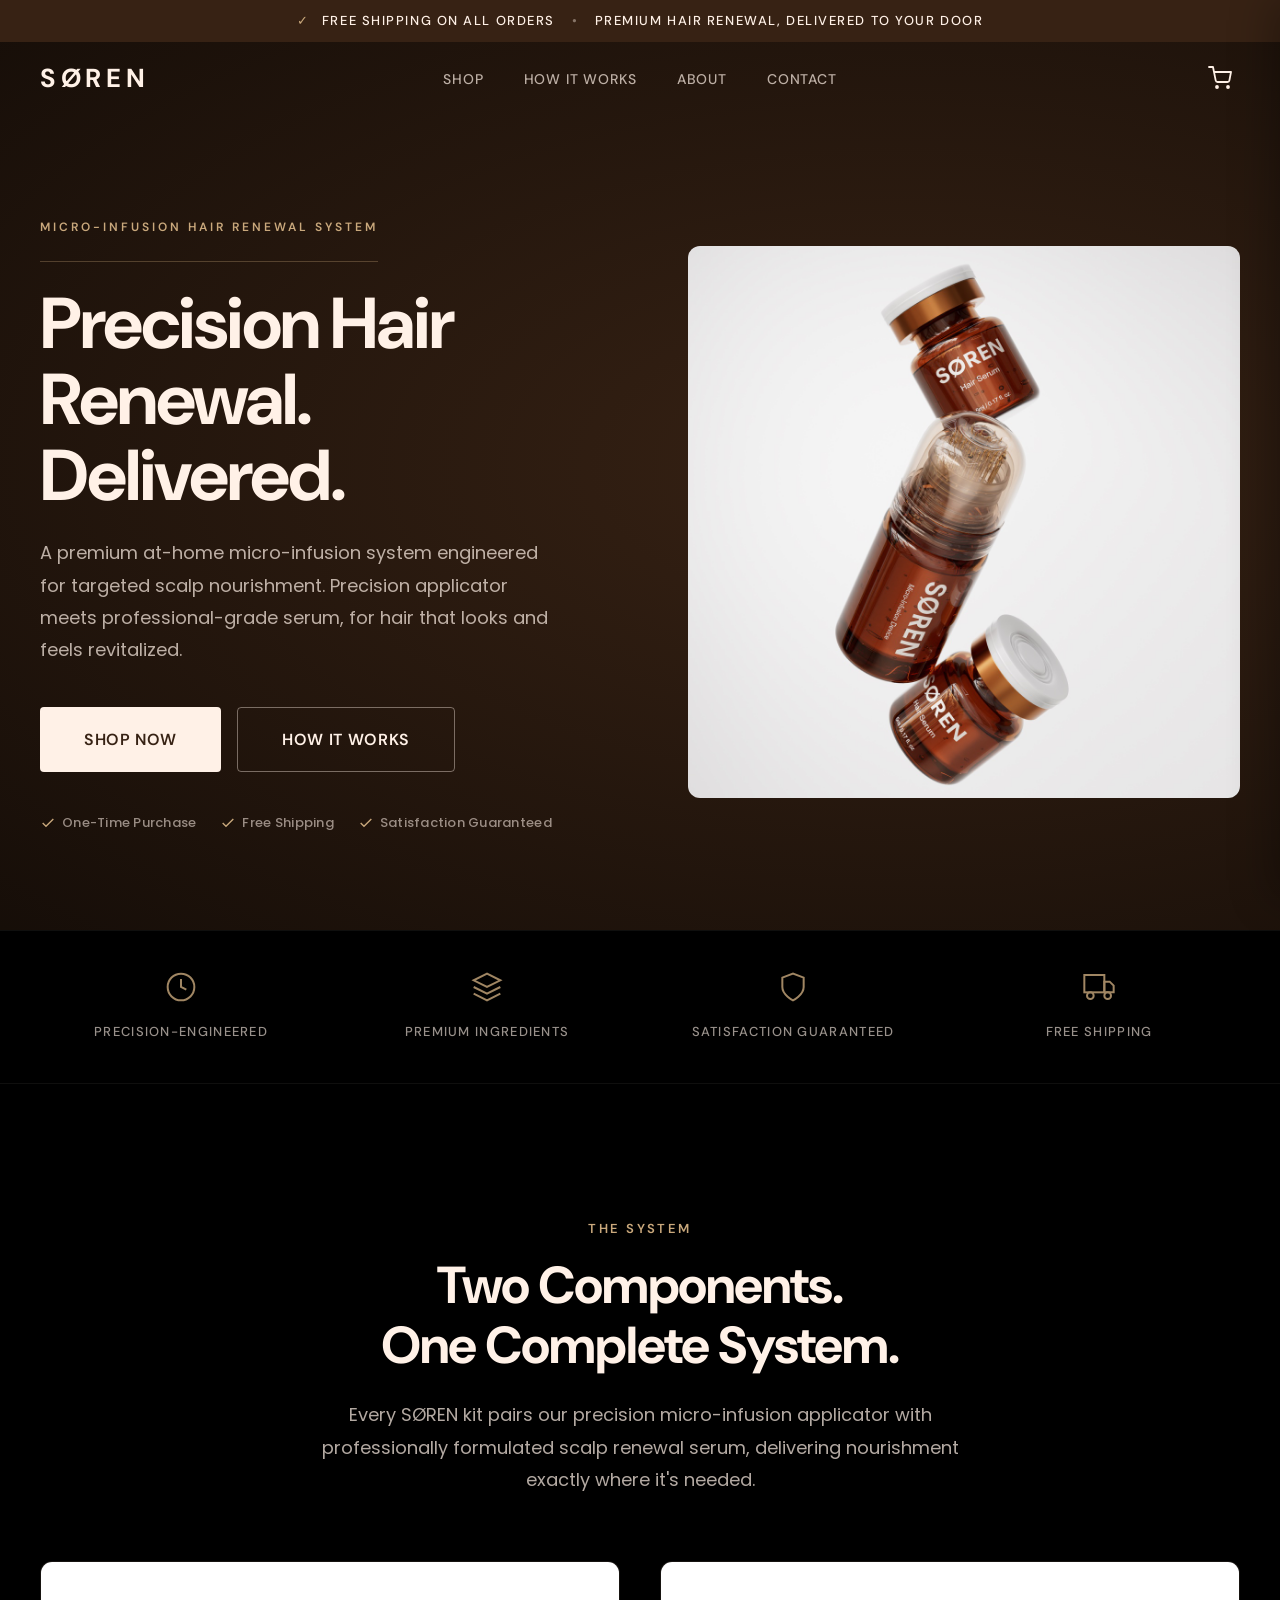
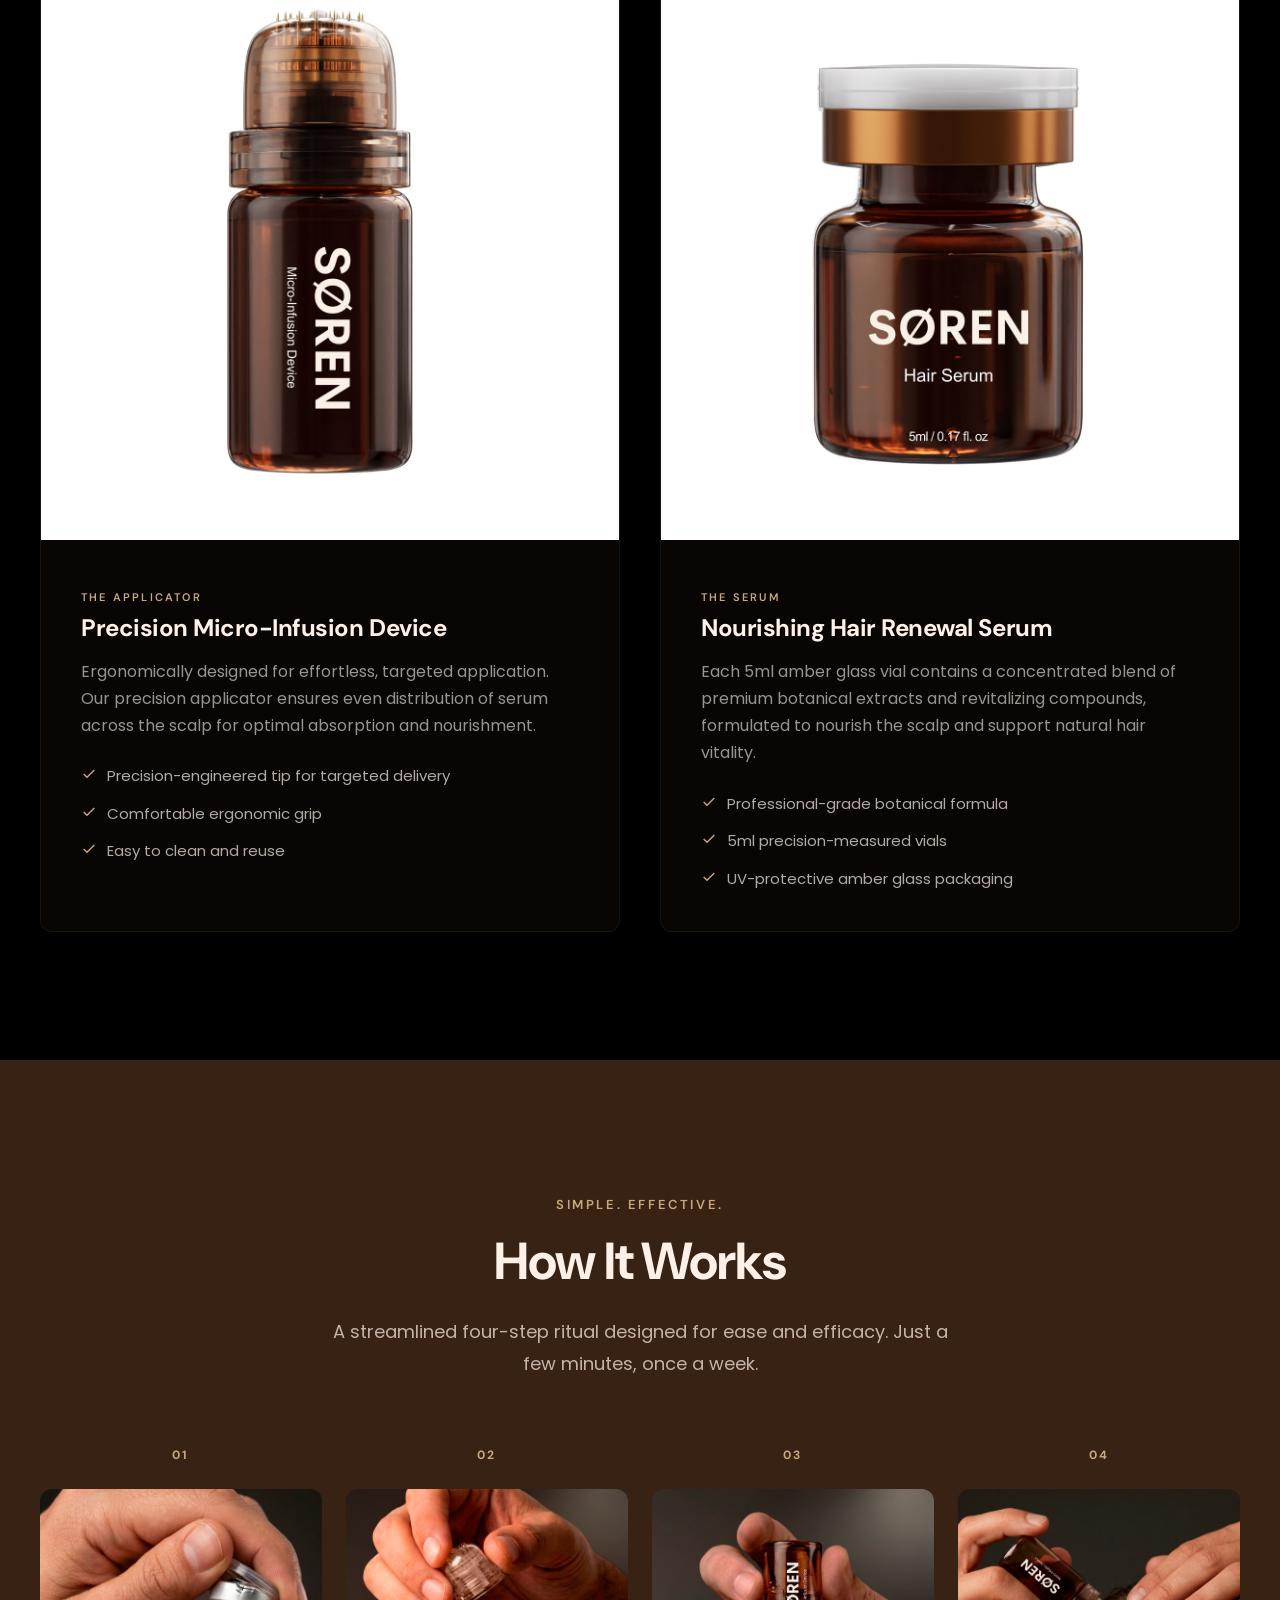
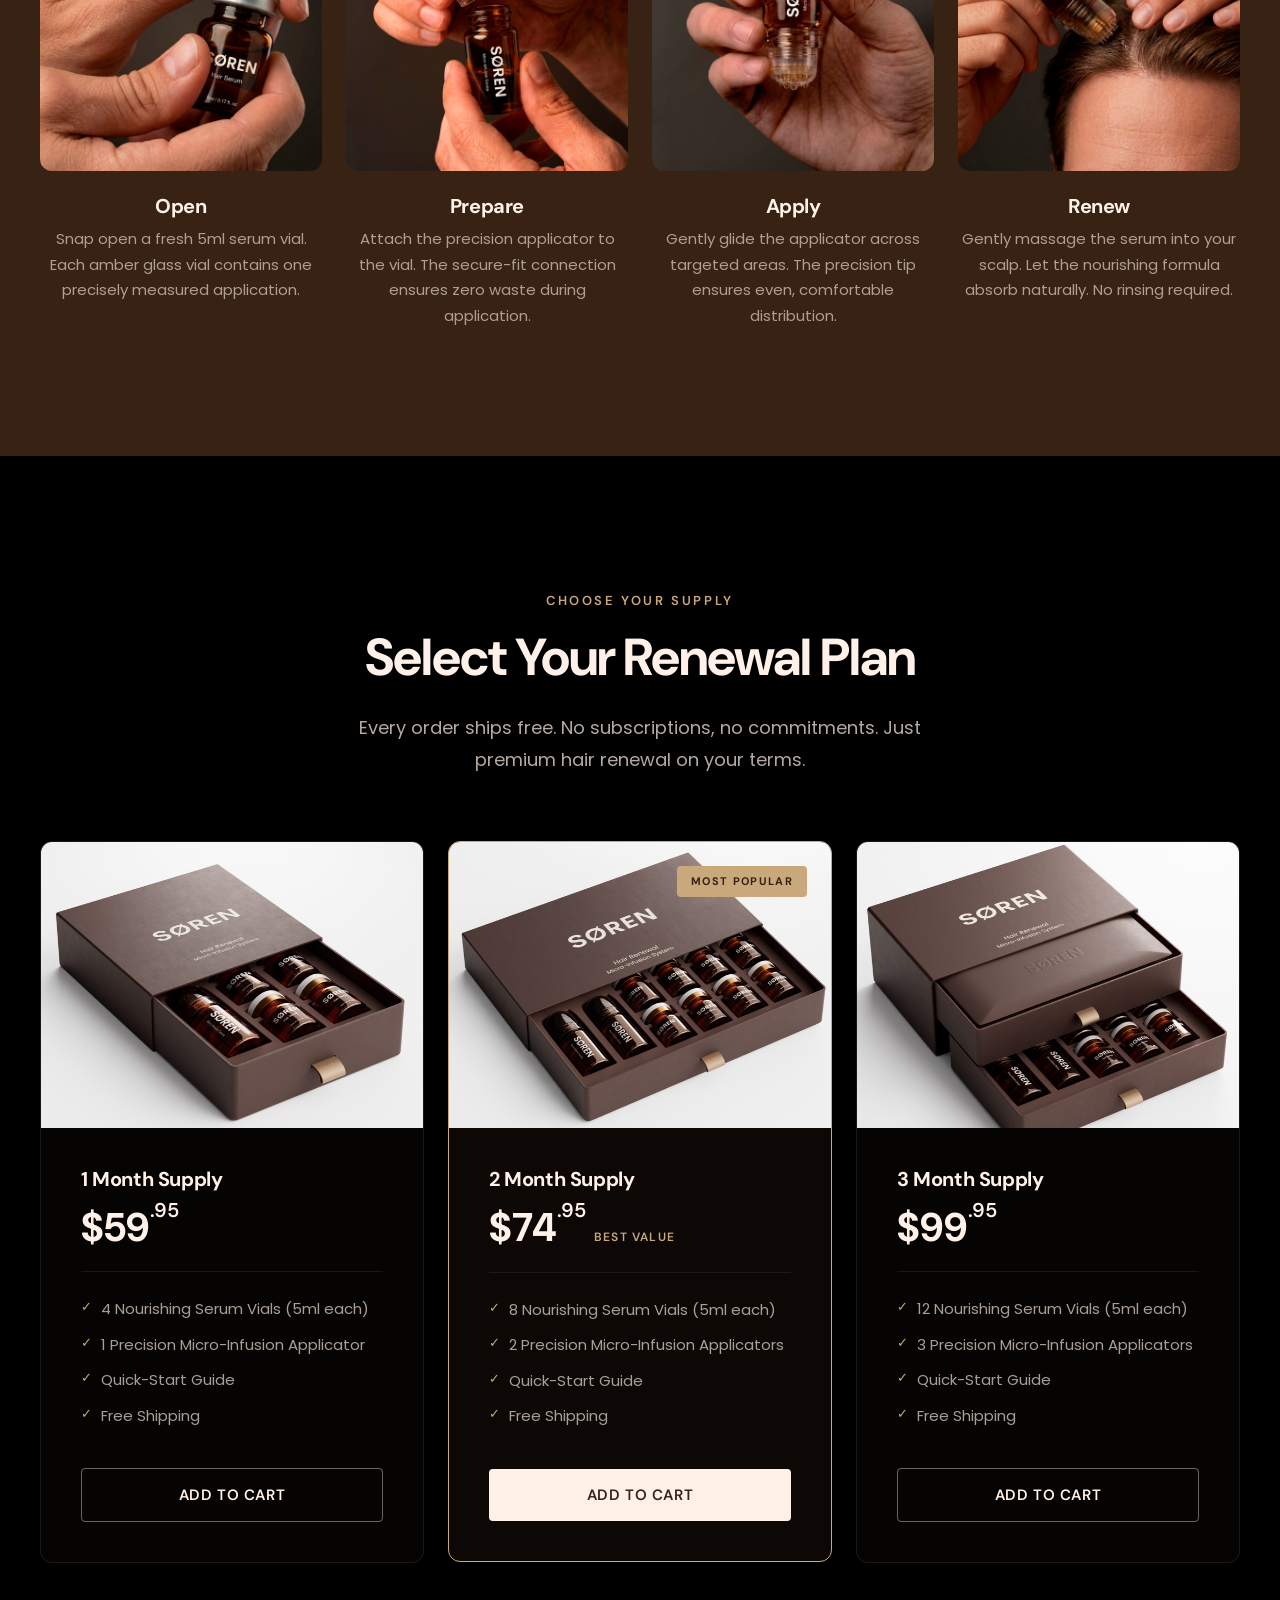
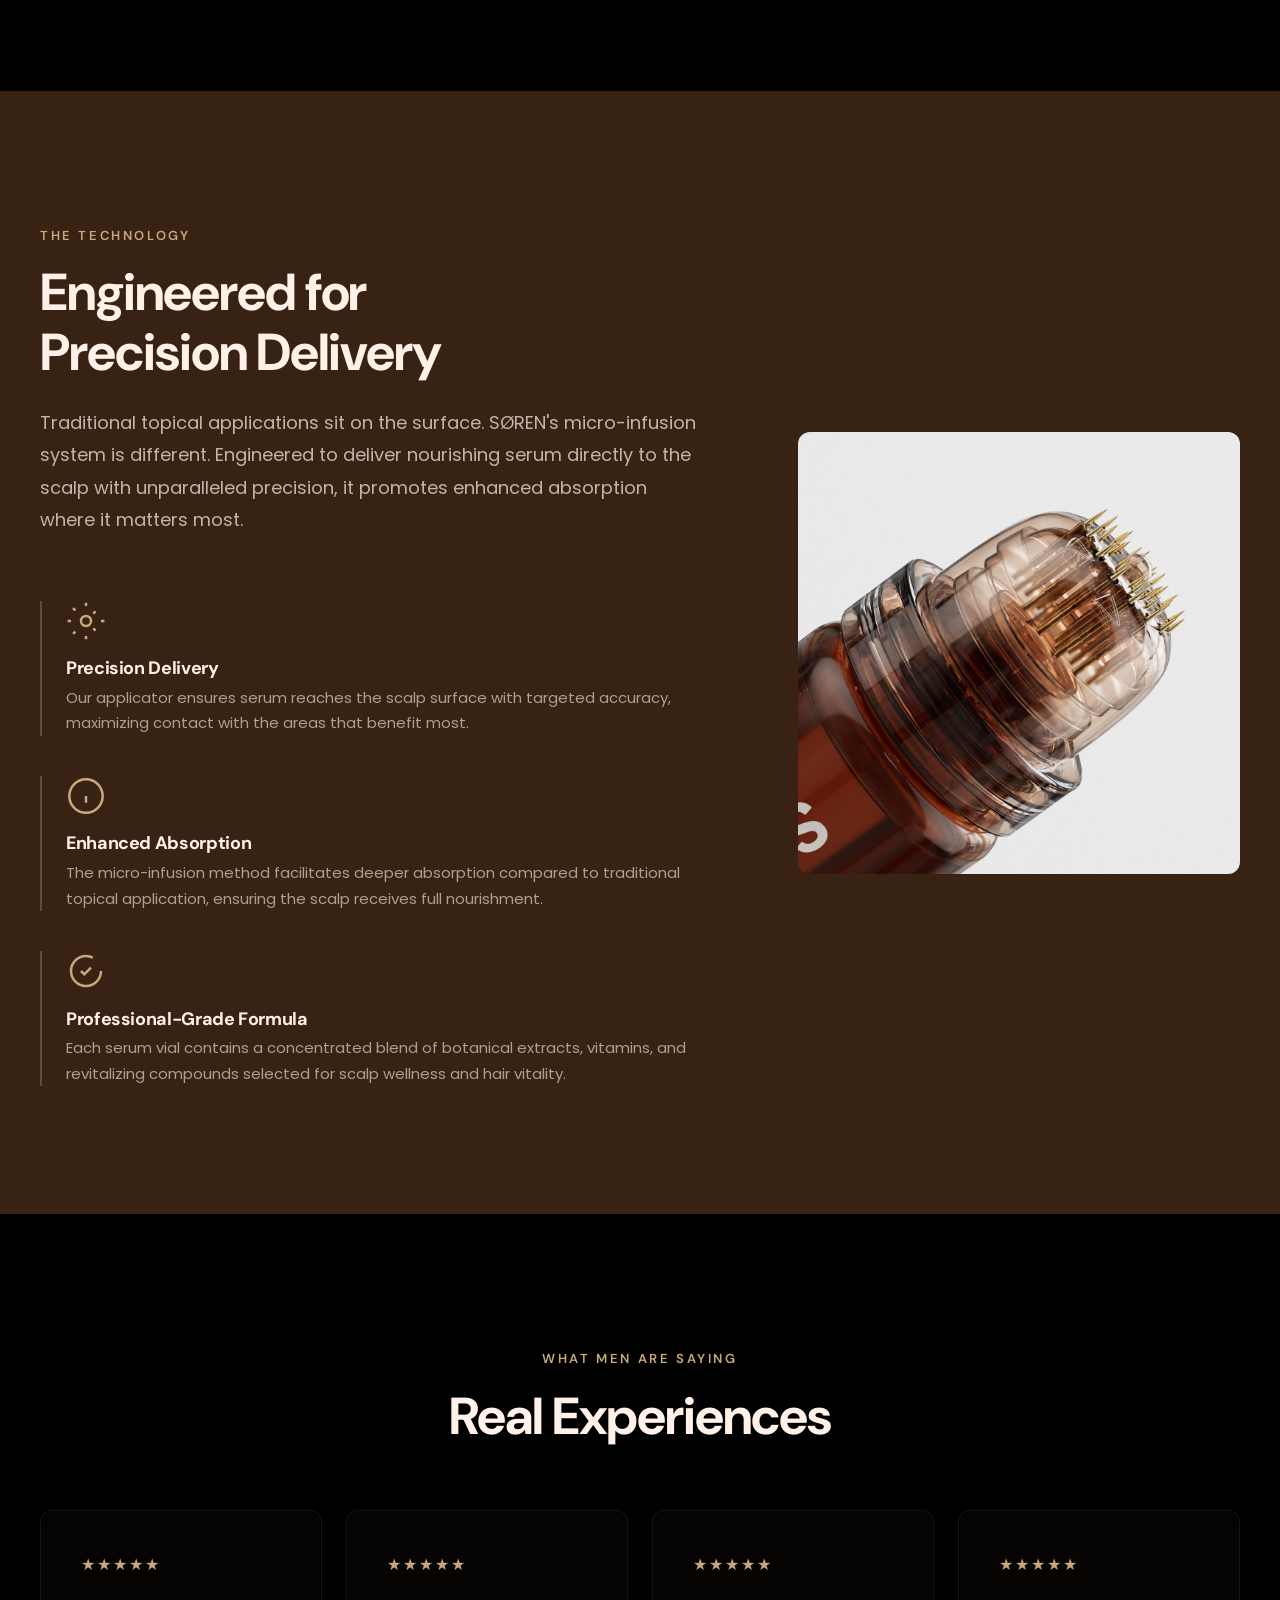
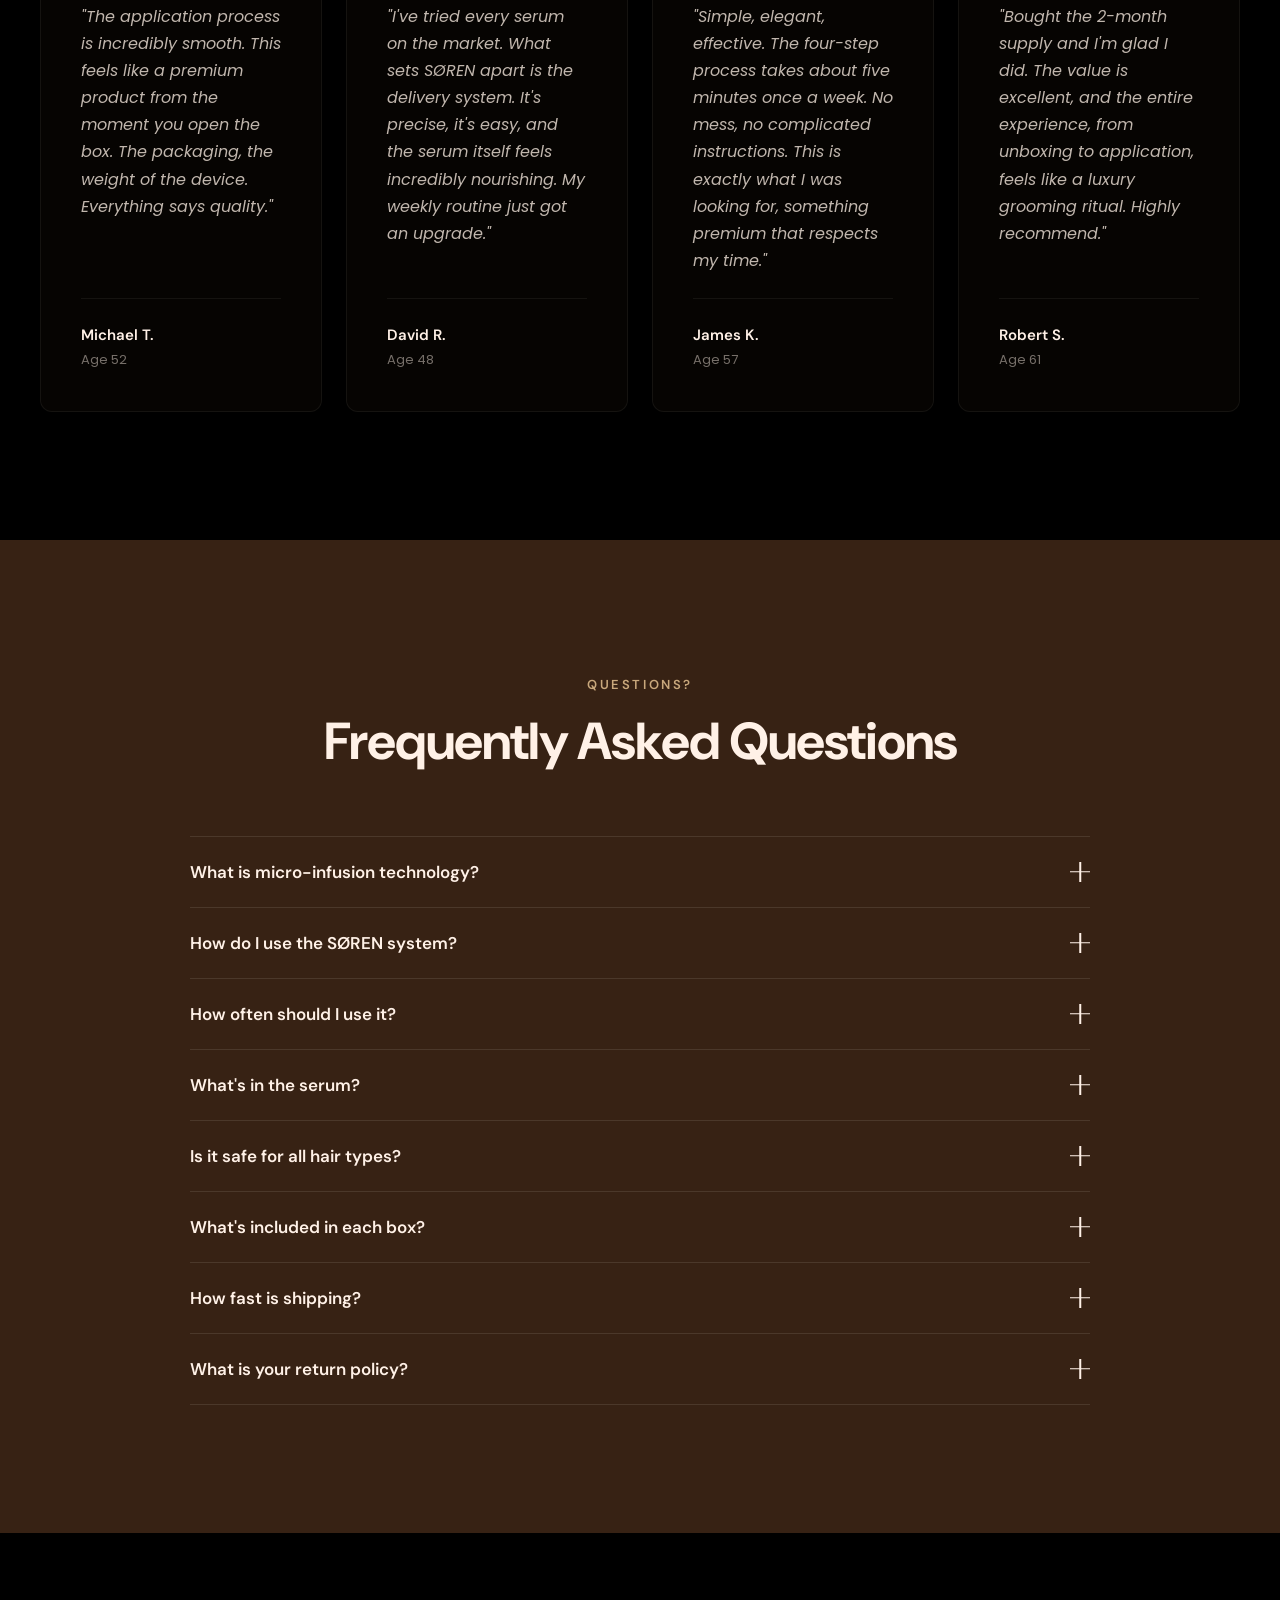
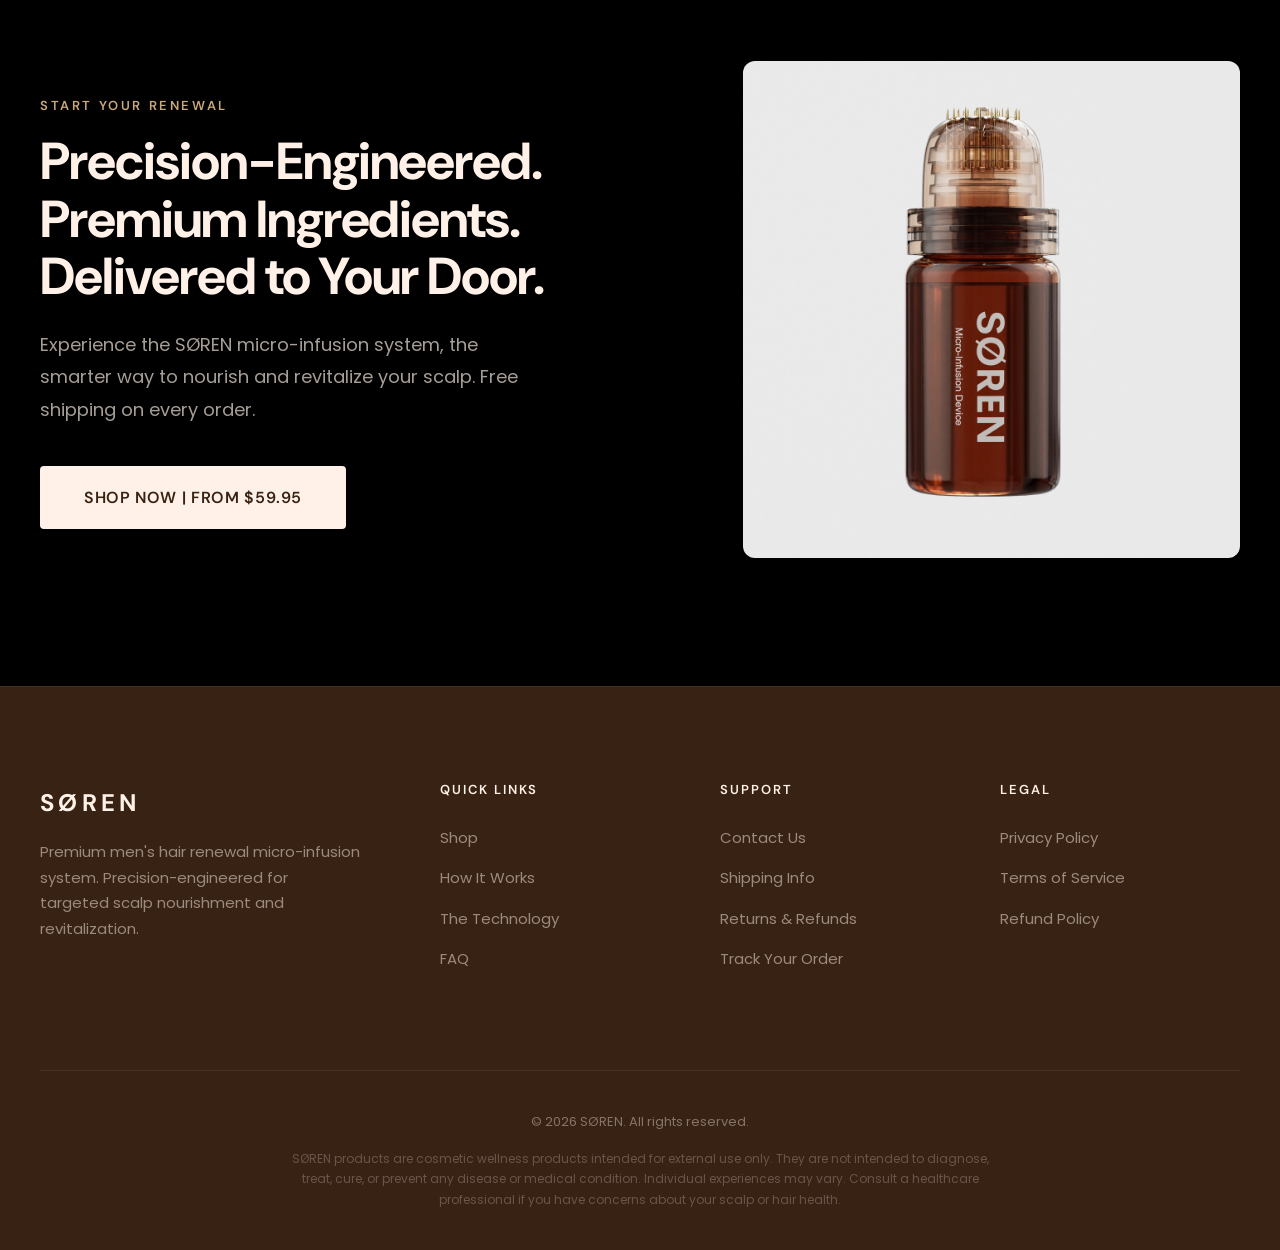
==== commit 7e0965ae: "Update policies: 90-day money-back guarantee, remove emdashes" ====
--- a/index.html
+++ b/index.html
@@ -3,8 +3,8 @@
 <head>
   <meta charset="UTF-8">
   <meta name="viewport" content="width=device-width, initial-scale=1.0">
-  <meta name="description" content="SØREN — Premium men's hair renewal micro-infusion system. Precision-engineered for scalp nourishment and revitalization.">
-  <title>SØREN — Precision Hair Renewal System</title>
+  <meta name="description" content="SØREN | Premium men's hair renewal micro-infusion system. Precision-engineered for scalp nourishment and revitalization.">
+  <title>SØREN | Precision Hair Renewal System</title>
 
   <!-- Preconnect for performance -->
   <link rel="preconnect" href="https://fonts.googleapis.com">
@@ -24,7 +24,7 @@
       <p class="announcement-bar__text">
         <span class="announcement-bar__icon">&#10003;</span>
         Free Shipping on All Orders
-        <span class="announcement-bar__separator">&mdash;</span>
+        <span class="announcement-bar__separator">&#8226;</span>
         Premium Hair Renewal, Delivered to Your Door
       </p>
     </div>
@@ -76,7 +76,7 @@
         <div class="hero__content reveal">
           <span class="hero__eyebrow">Micro-Infusion Hair Renewal System</span>
           <h1 class="hero__title">Precision Hair<br>Renewal. Delivered.</h1>
-          <p class="hero__subtitle">A premium at-home micro-infusion system engineered for targeted scalp nourishment. Precision applicator meets professional-grade serum — for hair that looks and feels revitalized.</p>
+          <p class="hero__subtitle">A premium at-home micro-infusion system engineered for targeted scalp nourishment. Precision applicator meets professional-grade serum, for hair that looks and feels revitalized.</p>
           <div class="hero__actions">
             <a href="#shop" class="btn btn--primary btn--large">Shop Now</a>
             <a href="#how-it-works" class="btn btn--outline btn--large">How It Works</a>
@@ -97,7 +97,7 @@
           </div>
         </div>
         <div class="hero__image reveal reveal--delay-1">
-          <img src="assets/images/optimized/products/floating-kit.jpg" alt="SØREN Hair Renewal Micro-Infusion Kit — precision applicator and nourishing serum vials" width="700" height="700" loading="eager">
+          <img src="assets/images/optimized/products/floating-kit.jpg" alt="SØREN Hair Renewal Micro-Infusion Kit, precision applicator and nourishing serum vials" width="700" height="700" loading="eager">
         </div>
       </div>
     </section>
@@ -144,7 +144,7 @@
         <div class="section-header reveal">
           <span class="section-eyebrow">The System</span>
           <h2 class="section-title">Two Components.<br>One Complete System.</h2>
-          <p class="section-subtitle">Every SØREN kit pairs our precision micro-infusion applicator with professionally formulated scalp renewal serum — delivering nourishment exactly where it's needed.</p>
+          <p class="section-subtitle">Every SØREN kit pairs our precision micro-infusion applicator with professionally formulated scalp renewal serum, delivering nourishment exactly where it's needed.</p>
         </div>
 
         <div class="product-showcase__grid">
@@ -177,7 +177,7 @@
           <!-- Serum -->
           <div class="product-card reveal reveal--delay-1">
             <div class="product-card__image-wrap">
-              <img src="assets/images/optimized/products/serum-vial.jpg" alt="SØREN Nourishing Hair Renewal Serum — 5ml amber glass vial" width="600" height="600" loading="lazy">
+              <img src="assets/images/optimized/products/serum-vial.jpg" alt="SØREN Nourishing Hair Renewal Serum, 5ml amber glass vial" width="600" height="600" loading="lazy">
             </div>
             <div class="product-card__content">
               <span class="product-card__tag">The Serum</span>
@@ -249,7 +249,7 @@
               <img src="assets/images/optimized/steps/step-6.jpg" alt="Step 4: Massage and let the serum nourish the scalp" width="400" height="400" loading="lazy">
             </div>
             <h3 class="step-card__title">Renew</h3>
-            <p class="step-card__desc">Gently massage the serum into your scalp. Let the nourishing formula absorb naturally — no rinsing required.</p>
+            <p class="step-card__desc">Gently massage the serum into your scalp. Let the nourishing formula absorb naturally. No rinsing required.</p>
           </div>
         </div>
       </div>
@@ -264,14 +264,14 @@
         <div class="section-header reveal">
           <span class="section-eyebrow">Choose Your Supply</span>
           <h2 class="section-title">Select Your Renewal Plan</h2>
-          <p class="section-subtitle">Every order ships free. No subscriptions, no commitments — just premium hair renewal on your terms.</p>
+          <p class="section-subtitle">Every order ships free. No subscriptions, no commitments. Just premium hair renewal on your terms.</p>
         </div>
 
         <div class="pricing__grid">
           <!-- 1 Month -->
           <div class="pricing-card reveal" data-product-id="soren-1-month" data-price="59.95" data-variant="1-month-supply">
             <div class="pricing-card__image-wrap">
-              <img src="assets/images/optimized/boxes/4-renewal.jpg" alt="SØREN 1 Month Supply — 4 serum vials and 1 precision applicator" width="500" height="500" loading="lazy">
+              <img src="assets/images/optimized/boxes/4-renewal.jpg" alt="SØREN 1 Month Supply, 4 serum vials and 1 precision applicator" width="500" height="500" loading="lazy">
             </div>
             <div class="pricing-card__content">
               <h3 class="pricing-card__title">1 Month Supply</h3>
@@ -288,11 +288,11 @@
             </div>
           </div>
 
-          <!-- 2 Month — FEATURED -->
+          <!-- 2 Month - FEATURED -->
           <div class="pricing-card pricing-card--featured reveal reveal--delay-1" data-product-id="soren-2-month" data-price="74.95" data-variant="2-month-supply">
             <div class="pricing-card__badge">Most Popular</div>
             <div class="pricing-card__image-wrap">
-              <img src="assets/images/optimized/boxes/8-renewal.jpg" alt="SØREN 2 Month Supply — 8 serum vials and 2 precision applicators" width="500" height="500" loading="lazy">
+              <img src="assets/images/optimized/boxes/8-renewal.jpg" alt="SØREN 2 Month Supply, 8 serum vials and 2 precision applicators" width="500" height="500" loading="lazy">
             </div>
             <div class="pricing-card__content">
               <h3 class="pricing-card__title">2 Month Supply</h3>
@@ -313,7 +313,7 @@
           <!-- 3 Month -->
           <div class="pricing-card reveal reveal--delay-2" data-product-id="soren-3-month" data-price="99.95" data-variant="3-month-supply">
             <div class="pricing-card__image-wrap">
-              <img src="assets/images/optimized/boxes/12-renewal.jpg" alt="SØREN 3 Month Supply — 12 serum vials and 3 precision applicators" width="500" height="500" loading="lazy">
+              <img src="assets/images/optimized/boxes/12-renewal.jpg" alt="SØREN 3 Month Supply, 12 serum vials and 3 precision applicators" width="500" height="500" loading="lazy">
             </div>
             <div class="pricing-card__content">
               <h3 class="pricing-card__title">3 Month Supply</h3>
@@ -342,7 +342,7 @@
         <div class="science__content reveal">
           <span class="section-eyebrow">The Technology</span>
           <h2 class="section-title">Engineered for<br>Precision Delivery</h2>
-          <p class="science__text">Traditional topical applications sit on the surface. SØREN's micro-infusion system is different — engineered to deliver nourishing serum directly to the scalp with unparalleled precision, promoting enhanced absorption where it matters most.</p>
+          <p class="science__text">Traditional topical applications sit on the surface. SØREN's micro-infusion system is different. Engineered to deliver nourishing serum directly to the scalp with unparalleled precision, it promotes enhanced absorption where it matters most.</p>
 
           <div class="science__pillars">
             <div class="science__pillar">
@@ -388,7 +388,7 @@
         <div class="testimonials__grid">
           <div class="testimonial-card reveal">
             <div class="testimonial-card__stars">&#9733;&#9733;&#9733;&#9733;&#9733;</div>
-            <blockquote class="testimonial-card__quote">"The application process is incredibly smooth. This feels like a premium product from the moment you open the box. The packaging, the weight of the device — everything says quality."</blockquote>
+            <blockquote class="testimonial-card__quote">"The application process is incredibly smooth. This feels like a premium product from the moment you open the box. The packaging, the weight of the device. Everything says quality."</blockquote>
             <div class="testimonial-card__author">
               <div class="testimonial-card__author-info">
                 <span class="testimonial-card__name">Michael T.</span>
@@ -399,7 +399,7 @@
 
           <div class="testimonial-card reveal reveal--delay-1">
             <div class="testimonial-card__stars">&#9733;&#9733;&#9733;&#9733;&#9733;</div>
-            <blockquote class="testimonial-card__quote">"I've tried every serum on the market. What sets SØREN apart is the delivery system — it's precise, it's easy, and the serum itself feels incredibly nourishing. My weekly routine just got an upgrade."</blockquote>
+            <blockquote class="testimonial-card__quote">"I've tried every serum on the market. What sets SØREN apart is the delivery system. It's precise, it's easy, and the serum itself feels incredibly nourishing. My weekly routine just got an upgrade."</blockquote>
             <div class="testimonial-card__author">
               <div class="testimonial-card__author-info">
                 <span class="testimonial-card__name">David R.</span>
@@ -410,7 +410,7 @@
 
           <div class="testimonial-card reveal reveal--delay-2">
             <div class="testimonial-card__stars">&#9733;&#9733;&#9733;&#9733;&#9733;</div>
-            <blockquote class="testimonial-card__quote">"Simple, elegant, effective. The four-step process takes about five minutes once a week. No mess, no complicated instructions. This is exactly what I was looking for — something premium that respects my time."</blockquote>
+            <blockquote class="testimonial-card__quote">"Simple, elegant, effective. The four-step process takes about five minutes once a week. No mess, no complicated instructions. This is exactly what I was looking for, something premium that respects my time."</blockquote>
             <div class="testimonial-card__author">
               <div class="testimonial-card__author-info">
                 <span class="testimonial-card__name">James K.</span>
@@ -421,7 +421,7 @@
 
           <div class="testimonial-card reveal reveal--delay-3">
             <div class="testimonial-card__stars">&#9733;&#9733;&#9733;&#9733;&#9733;</div>
-            <blockquote class="testimonial-card__quote">"Bought the 2-month supply and I'm glad I did. The value is excellent, and the entire experience — from unboxing to application — feels like a luxury grooming ritual. Highly recommend."</blockquote>
+            <blockquote class="testimonial-card__quote">"Bought the 2-month supply and I'm glad I did. The value is excellent, and the entire experience, from unboxing to application, feels like a luxury grooming ritual. Highly recommend."</blockquote>
             <div class="testimonial-card__author">
               <div class="testimonial-card__author-info">
                 <span class="testimonial-card__name">Robert S.</span>
@@ -471,7 +471,7 @@
               <span class="faq-item__icon" aria-hidden="true"></span>
             </button>
             <div class="faq-item__answer">
-              <p>We recommend using the SØREN system once per week. Each vial is designed for a single application session. Consistency is key — establishing a regular weekly routine allows the nourishing formula to continuously support scalp wellness.</p>
+              <p>We recommend using the SØREN system once per week. Each vial is designed for a single application session. Consistency is key. Establishing a regular weekly routine allows the nourishing formula to continuously support scalp wellness.</p>
             </div>
           </div>
 
@@ -521,7 +521,7 @@
               <span class="faq-item__icon" aria-hidden="true"></span>
             </button>
             <div class="faq-item__answer">
-              <p>We stand behind SØREN with a 30-day satisfaction guarantee. If you're not completely satisfied with your purchase, contact our support team within 30 days of delivery for a full refund. We want you to feel confident in your investment.</p>
+              <p>We stand behind SØREN with a 90-day money-back guarantee. If you're not completely satisfied with your purchase for any reason, contact our support team within 90 days of delivery for a full refund. In most cases, you will not need to return the product. We want you to feel confident in your investment.</p>
             </div>
           </div>
         </div>
@@ -537,8 +537,8 @@
         <div class="final-cta__content reveal">
           <span class="section-eyebrow">Start Your Renewal</span>
           <h2 class="final-cta__title">Precision-Engineered.<br>Premium Ingredients.<br>Delivered to Your Door.</h2>
-          <p class="final-cta__text">Experience the SØREN micro-infusion system — the smarter way to nourish and revitalize your scalp. Free shipping on every order.</p>
-          <a href="#shop" class="btn btn--primary btn--large">Shop Now — From $59.95</a>
+          <p class="final-cta__text">Experience the SØREN micro-infusion system, the smarter way to nourish and revitalize your scalp. Free shipping on every order.</p>
+          <a href="#shop" class="btn btn--primary btn--large">Shop Now | From $59.95</a>
         </div>
         <div class="final-cta__image reveal reveal--delay-1">
           <img src="assets/images/optimized/products/device-hero.jpg" alt="SØREN Precision Hair Renewal Device" width="600" height="600" loading="lazy">
